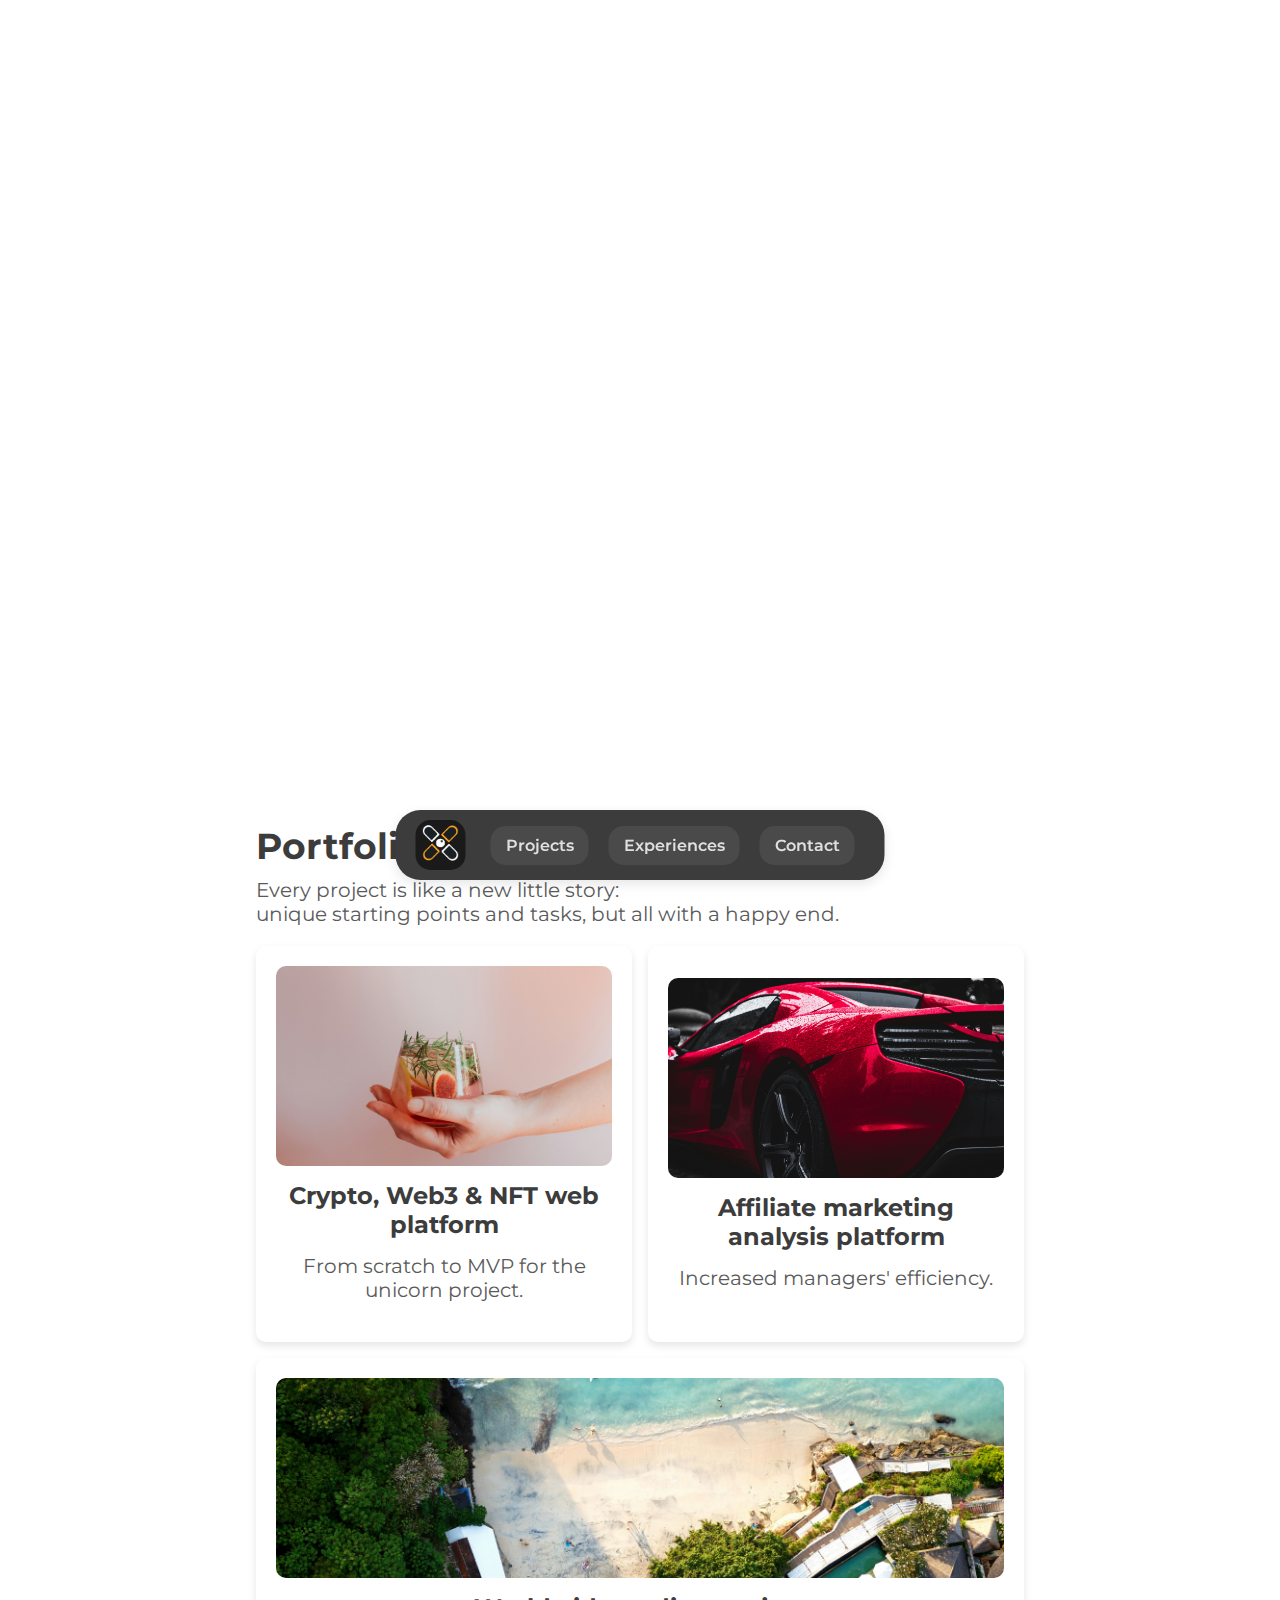
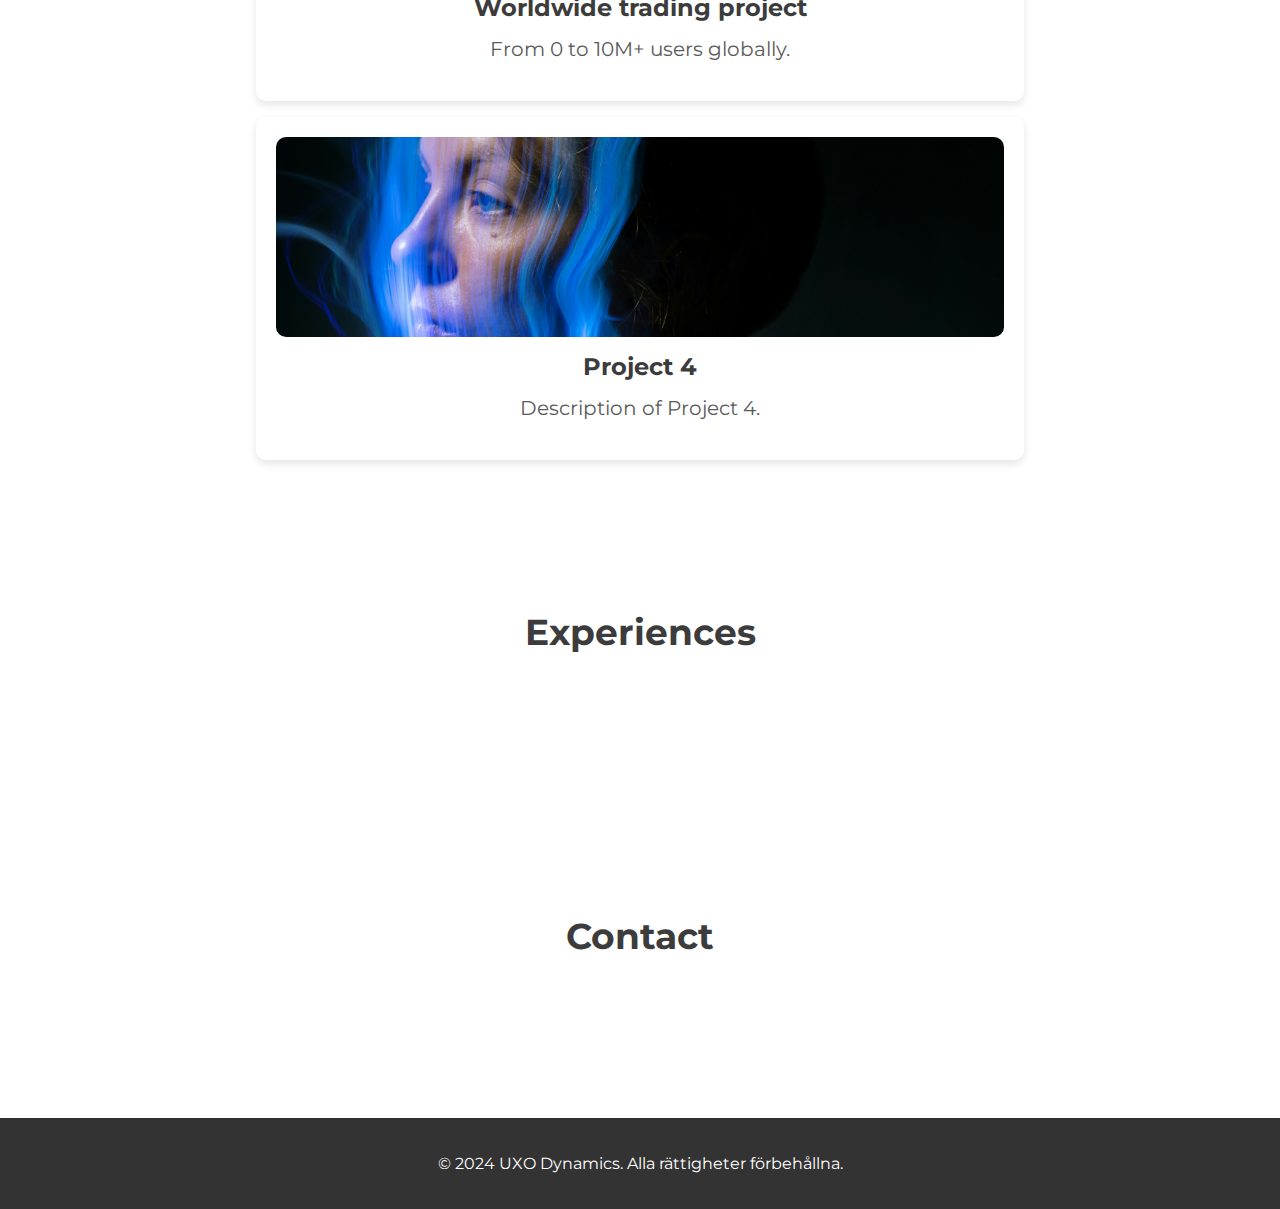
==== index.html @ adacb987 "Update index.html" ====
<!DOCTYPE html>
<html lang="sv">
<head>
    <meta charset="UTF-8">
    <meta name="viewport" content="width=device-width, initial-scale=1.0">
    <title>Anton Hansson | Digital Designer</title>
    <meta name="description" content="Anton Hansson - Digital Experience Manager. Skapar och förbättrar webplattformar.">
    <link href="https://fonts.googleapis.com/css2?family=Montserrat:wght@400;700&display=swap" rel="stylesheet">
    <link rel="stylesheet" href="styles.css">
    <link rel="icon" href="favicon.ico" type="image/x-icon">
    <script src="scripts.js" defer></script>
</head>
<body>
    <div class="preloader">
        <div class="loader"></div>
    </div>
    
    <section id="intro">
        <div class="intro-content fade-in-delay">
            <video class="intro-video" autoplay loop muted playsinline>
                <source src="test.mp4" type="video/mp4">
                Your browser does not support the video tag.
            </video>
            <div class="intro-text">
                <h1 class="fade-in">Hi, I'm Anton — Digital Experience Manager</h1>
                <p class="intro-subtext fade-in-delay">
                    I enjoy creating products from scratch and improving existing ones. In simple terms, I design 
                    <span class="changing-text">web platforms</span> 
                </p>
                <div class="intro-buttons fade-in-delay">
                    <button class="contact-button">Let's talk</button>
                    <div class="status-indicator">
                        <span class="dot"></span>
                        <span>Open for opportunities</span>
                    </div>
                </div>
            </div>
        </div>
        <div class="floating-elements fade-in-delay">
            <div class="floating-element" id="element1">Interfaces & Graphics</div>
            <div class="floating-element" id="element2">Analytics</div>
            <div class="floating-element" id="element3">User Experience</div>
        </div>
    </section>
    
    <section id="latest-projects">
        <div class="content">
            <h2>Portfolio projects</h2>
            <p>Every project is like a new little story:<br>unique starting points and tasks, but all with a happy end.</p>
            <div class="project-grid">
                <div class="project-box">
                    <img src="project1.jpg" alt="Project 1" class="project-image">
                    <h3>Crypto, Web3 & NFT web platform</h3>
                    <p>From scratch to MVP for the unicorn project.</p>
                </div>
                <div class="project-box">
                    <img src="project2.jpg" alt="Project 2" class="project-image">
                    <h3>Affiliate marketing analysis platform</h3>
                    <p>Increased managers' efficiency.</p>
                </div>
                <div class="project-box">
                    <img src="project3.jpg" alt="Project 3" class="project-image">
                    <h3>Worldwide trading project</h3>
                    <p>From 0 to 10M+ users globally.</p>
                </div>
                <div class="project-box">
                    <img src="project4.jpg" alt="Project 4" class="project-image">
                    <h3>Project 4</h3>
                    <p>Description of Project 4.</p>
                </div>
            </div>
        </div>
    </section>
    
    <section id="experiences">
        <div class="content">
            <h2>Experiences</h2>
            <!-- Add your experiences content here -->
        </div>
    </section>
    
    <section id="contact">
        <div class="content">
            <h2>Contact</h2>
            <!-- Add your contact content here -->
        </div>
    </section>
    
    <footer>
        <p>&copy; 2024 UXO Dynamics. Alla rättigheter förbehållna.</p>
    </footer>
    
    <nav id="floating-nav">
        <div class="nav-logo">
            <a href="#intro">
                <img src="logo.png" alt="UXO Dynamics Logo" class="nav-logo-img">
            </a>
        </div>
        <ul class="nav-links">
            <li><a href="#latest-projects" class="nav-item">Projects</a></li>
            <li><a href="#experiences" class="nav-item">Experiences</a></li>
            <li><a href="#contact" class="nav-item">Contact</a></li>
        </ul>
    </nav>

    <div class="hamburger">
        <span></span>
        <span></span>
        <span></span>
    </div>
</body>
</html>
---- styles.css ----
/* Basic styles */
body {
    font-family: 'Montserrat', sans-serif;
    margin: 0;
    padding: 0;
    box-sizing: border-box;
    background: #ffffff;
    color: #3c3c3c;
    overflow-x: hidden; /* Prevent horizontal scrolling */
}

a {
    color: #3c3c3c;
    text-decoration: none;
}

h1, h2, h3 {
    margin: 0 0 10px;
    color: #3c3c3c;
}

ul {
    list-style: none;
    padding: 0;
}

/* Preloader styles */
.preloader {
    position: fixed;
    top: 0;
    left: 0;
    width: 100%;
    height: 100%;
    background: #fff;
    display: flex;
    justify-content: center;
    align-items: center;
    z-index: 10000;
    transition: opacity 0.5s, visibility 0.5s;
}

.loader {
    border: 4px solid rgba(0, 0, 0, 0.1);
    border-radius: 50%;
    border-top: 4px solid #0070c9;
    width: 40px;
    height: 40px;
    animation: spin 1s linear infinite;
}

@keyframes spin {
    0% { transform: rotate(0deg); }
    100% { transform: rotate(360deg); }
}

/* Animation styles */
.fade-in {
    opacity: 0;
    animation: fadeIn 1s ease-in-out forwards;
}

.fade-in-delay {
    opacity: 0;
    animation: fadeIn 1s ease-in-out forwards;
    animation-delay: 1s;
}

@keyframes fadeIn {
    to {
        opacity: 1;
    }
}

/* Floating Navigation styles */
#floating-nav {
    position: fixed;
    bottom: 20px;
    left: 50%;
    transform: translateX(-50%);
    background: #3c3c3c;
    padding: 10px 20px;
    border-radius: 25px;
    box-shadow: 0 4px 12px rgba(0, 0, 0, 0.1);
    display: flex;
    align-items: center;
    justify-content: space-between;
    z-index: 1000;
}

#floating-nav .nav-logo {
    background: #1a1a1a;
    padding: 5px;
    border-radius: 15px;
    display: flex;
    align-items: center;
    justify-content: center;
    margin-right: 15px;
    height: 40px;
    width: 40px;
}

#floating-nav .nav-logo-img {
    max-height: 100%;
    max-width: 100%;
}

#floating-nav .nav-links {
    display: flex;
    margin: 0;
}

#floating-nav .nav-links li {
    margin: 0 10px;
}

#floating-nav .nav-links li a {
    font-size: 16px;
    color: #e0e0e0;
    font-weight: 600;
    padding: 10px 15px;
    border-radius: 15px;
    background: #4a4a4a;
    transition: background 0.3s, color 0.3s;
}

#floating-nav .nav-links li a:hover {
    background: #5c5c5c;
    color: white;
}

/* Intro section styles */
#intro {
    text-align: left;
    display: flex;
    justify-content: flex-start;
    padding: 100px 20%;
}

.intro-content {
    text-align: left;
    max-width: 800px;
}

.intro-video {
    width: 200px; /* Updated width */
    height: 200px; /* Updated height */
    border-radius: 50%;
    margin-bottom: 40px;
    display: block;
    margin-right: 20px;
    box-shadow: 0 10px 20px rgba(0, 0, 0, 0.15), 0 6px 6px rgba(0, 0, 0, 0.10);
    object-fit: cover;
}

.intro-text h1 {
    font-size: 36px;
    margin-bottom: 10px;
    font-weight: 700;
    color: #333;
}

.intro-subtext {
    font-size: 32px;
    font-weight: 700;
    margin-bottom: 20px;
    color: #333;
}

.changing-text {
    font-size: 32px;
    font-weight: 700;
    color: #0070c9;
    display: inline-block;
    vertical-align: baseline;
    opacity: 1;
    transition: opacity 1s ease;
    position: relative;
    top: 0;
}

.intro-buttons {
    display: flex;
    align-items: center;
    justify-content: flex-start;
    gap: 10px;
}

.contact-button {
    padding: 10px 20px;
    background: #0070c9;
    color: white;
    border: none;
    border-radius: 5px;
    font-size: 16px;
    cursor: pointer;
    transition: background 0.3s;
}

.contact-button:hover {
    background: #005bb5;
}

.status-indicator {
    display: flex;
    align-items: center;
    font-size: 16px;
    color: #3c3c3c;
    padding: 5px 10px;
}

.status-indicator .dot {
    height: 10px;
    width: 10px;
    background-color: #00ff00;
    border-radius: 50%;
    display: inline-block;
    margin-right: 5px;
    animation: glow 1.5s infinite alternate;
}

@keyframes glow {
    from {
        box-shadow: 0 0 5px #00ff00;
    }
    to {
        box-shadow: 0 0 20px #00ff00;
    }
}

/* Project Section */
#latest-projects {
    padding: 50px 20%;
    text-align: left;
}

#latest-projects .content {
    width: 100%;
}

#latest-projects h2 {
    font-size: 36px;
    font-weight: 700;
    color: #3c3c3c;
    margin-bottom: 10px;
    padding-bottom: 0;
    text-align: left;
}

#latest-projects p {
    font-size: 20px;
    color: #5a5a5a;
    margin-top: 5px;
    margin-bottom: 20px;
}

.project-grid {
    display: grid;
    grid-template-columns: repeat(2, 1fr);
    gap: 16px;
    grid-template-rows: auto;
}

.project-box {
    background: #fff;
    color: #333;
    padding: 20px;
    border-radius: 10px;
    box-shadow: 0 4px 8px rgba(0, 0, 0, 0.1);
    transition: transform 0.3s ease, box-shadow 0.3s ease;
    display: flex;
    flex-direction: column;
    align-items: center; /* Center content horizontally */
    justify-content: center; /* Center content vertically */
    text-align: center; /* Center text */
}

.project-box:hover {
    transform: translateY(-5px);
    box-shadow: 0 8px 16px rgba(0, 0, 0, 0.2);
}

.project-image {
    width: 100%; /* Ensure images take full width of the container */
    height: auto; /* Maintain aspect ratio */
    border-radius: 10px;
    margin-bottom: 15px;
    object-fit: cover; /* Ensure the image covers the box */
    max-height: 200px; /* Optional: set a maximum height for the images */
}

.project-box h3 {
    font-size: 24px;
    margin-bottom: 10px;
}

.project-box p {
    font-size: 16px;
}

/* Ensure project 3 and 4 span two columns on desktop */
@media (min-width: 769px) {
    .project-grid .project-box:nth-child(3), 
    .project-grid .project-box:nth-child(4) {
        grid-column: span 2;
    }
}

/* Ensure projects stack on mobile */
@media (max-width: 768px) {
    .project-grid {
        grid-template-columns: 1fr;
    }

    .project-grid .project-box {
        grid-column: span 1;
    }

    .floating-elements {
        display: none;
    }
}

/* Floating elements */
.floating-elements {
    position: relative;
    width: 100%;
    height: 200px;
}

.floating-element {
    position: absolute;
    background: #ffffff;
    padding: 10px 20px;
    border-radius: 20px;
    box-shadow: 0 4px 12px rgba(0, 0, 0, 0.1);
    font-size: 14px;
    color: #333;
    transition: transform 0.3s ease, box-shadow 0.3s ease;
    opacity: 0;
}

#element1 {
    top: 10%;
    right: 5%;
    background: #0070c9;
    color: white;
    animation: flyIn 1s ease forwards;
    animation-delay: 1.2s;
}

#element2 {
    top: 30%;
    right: 2%;
    background: #ff6f61;
    color: white;
    animation: flyIn 1s ease forwards;
    animation-delay: 1.4s;
}

#element3 {
    top: 60%;
    right: 8%;
    background: #6a1b9a;
    color: white;
    animation: flyIn 1s ease forwards;
    animation-delay: 1.6s;
}

@keyframes flyIn {
    from {
        transform: translateX(100%);
        opacity: 0;
    }
    to {
        transform: translateX(0);
        opacity: 1;
    }
}

.floating-element:hover {
    transform: translateY(-5px);
    box-shadow: 0 8px 16px rgba(0, 0, 0, 0.2);
}

@keyframes float {
    0%, 100% { transform: translateY(0); }
    50% { transform: translateY(-10px); }
}

/* Hero section styles */
#hero {
    background: url('hero-image.jpg') no-repeat center center/cover;
    height: 100vh;
    display: flex;
    justify-content: center;
    align-items: center;
    text-align: center;
    color: white;
    padding: 0 20px;
    position: relative;
    overflow: hidden; /* Prevent horizontal scrolling */
}

.hero-content {
    max-width: 800px;
}

#hero h1 {
    font-size: 64px;
    margin-bottom: 20px;
    font-weight: 700;
    color: #3c3c3c;
}

#hero p {
    font-size: 24px;
    margin-bottom: 30px;
    color: #3c3c3c;
}

.btn {
    display: inline-block;
    padding: 15px 30px;
    background: #0070c9;
    color: white;
    border-radius: 8px;
    transition: background 0.3s ease;
    font-size: 18px;
}

.btn:hover {
    background: #005bb5;
}

/* Section styles */
section {
    padding: 100px 80px;
}

h2 {
    text-align: center;
    margin-bottom: 60px;
    font-size: 36px;
    font-weight: 700;
    color: #3c3c3c;
}

.service-container {
    display: flex;
    justify-content: space-around;
    flex-wrap: wrap;
}

.service {
    background: white;
    padding: 20px;
    margin: 20px;
    flex: 1;
    min-width: 300px;
    box-shadow: 0 4px 8px rgba(0, 0, 0, 0.1);
    border-radius: 10px;
    text-align: center;
    transition: transform 0.3s ease, box-shadow 0.3s ease;
}

.service img {
    max-width: 100%;
    border-radius: 10px;
    margin-bottom: 20px;
}

.service:hover {
    transform: translateY(-5px);
    box-shadow: 0 8px 16px rgba(0, 0, 0, 0.2);
}

.skills-list {
    display: flex;
    justify-content: center;
    flex-wrap: wrap;
}

.skills-list li {
    background: white;
    padding: 10px 20px;
    margin: 10px;
    border-radius: 5px;
    box-shadow: 0 4px 8px rgba(0, 0, 0, 0.1);
    transition: transform 0.3s ease, box-shadow 0.3s ease;
    color: #3c3c3c;
}

.skills-list li:hover {
    transform: translateY(-5px);
    box-shadow: 0 8px 16px rgba(0, 0, 0, 0.2);
}

/* Contact section styles */
#kontakt {
    text-align: center;
}

#kontakt a {
    color: #0070c9;
    font-weight: bold;
}

/* Footer styles */
footer {
    background: #333333;
    color: white;
    text-align: center;
    padding: 20px 0;
}

/* Media Queries for Responsive Design */
@media (max-width: 768px) {
    .project-grid {
        grid-template-columns: 1fr;
    }

    .project-grid .project-box {
        grid-column: span 1;
    }

    .floating-elements {
        display: none;
    }
}
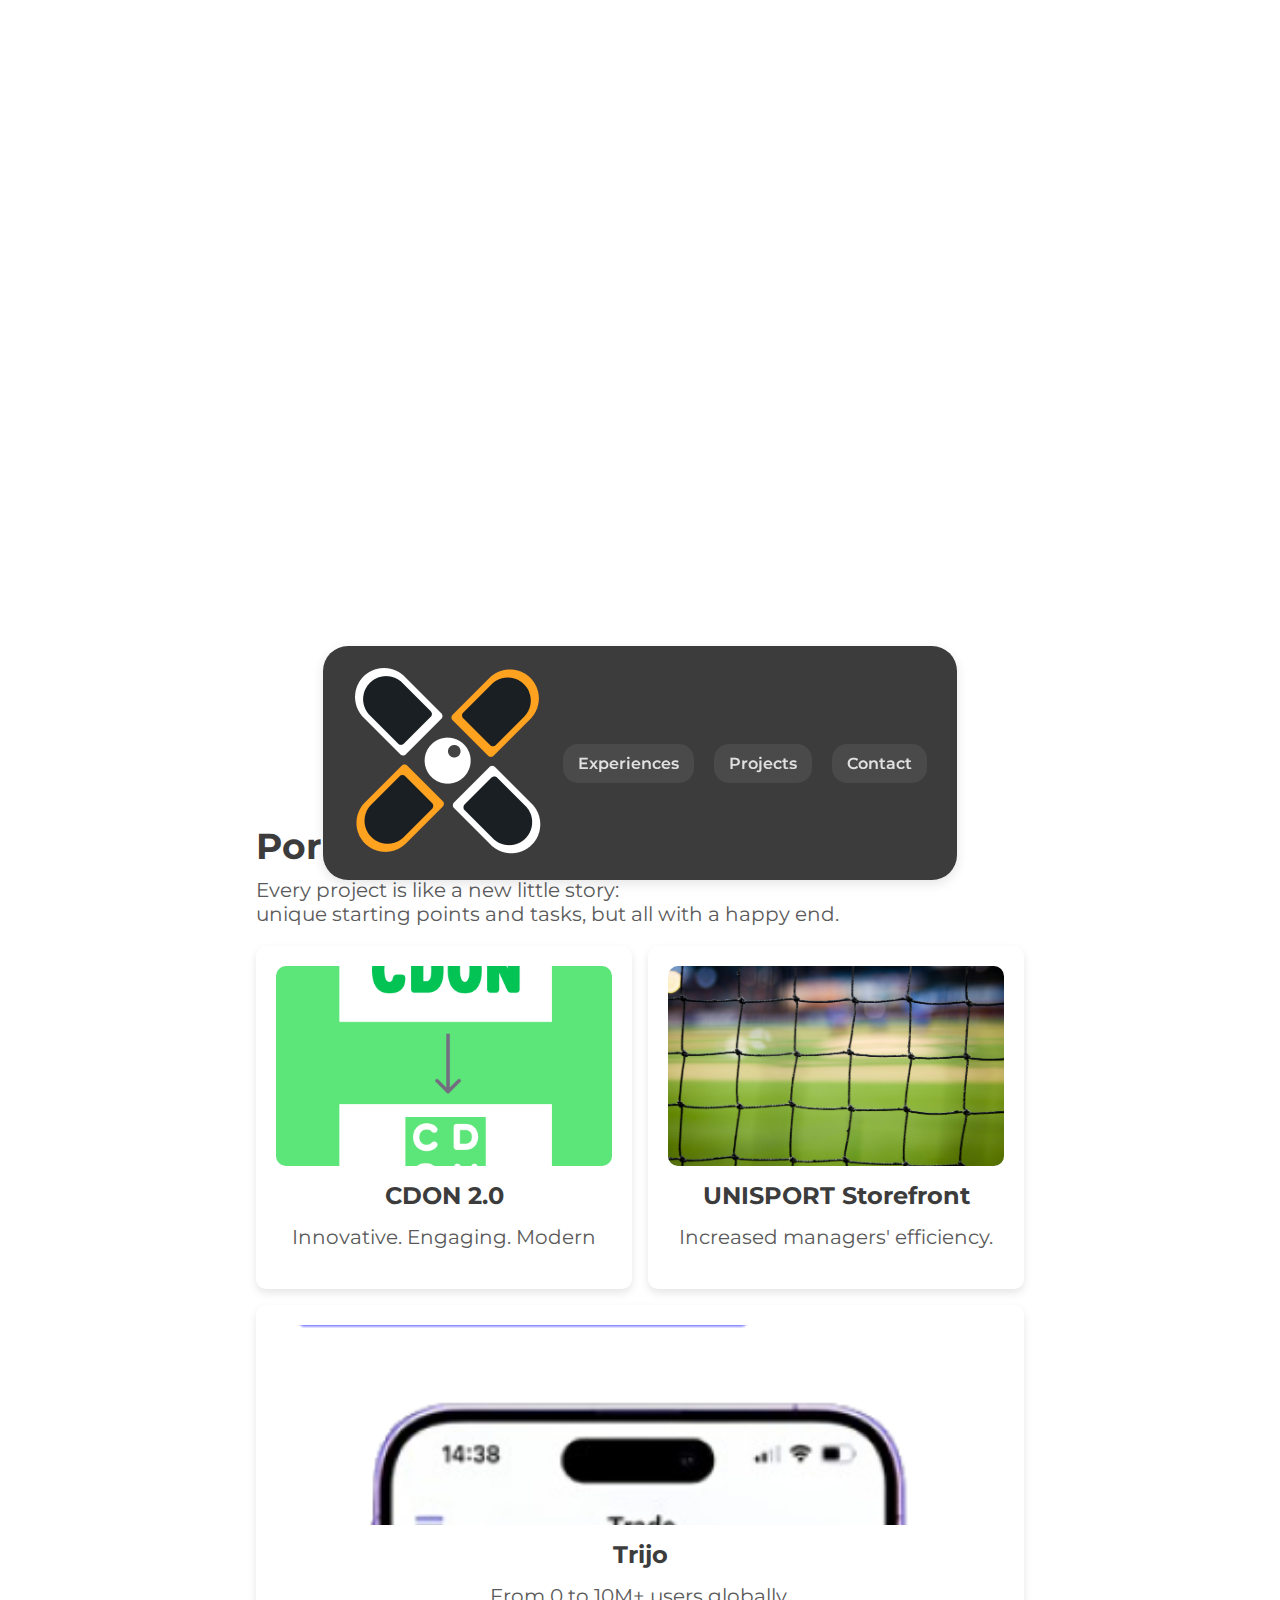
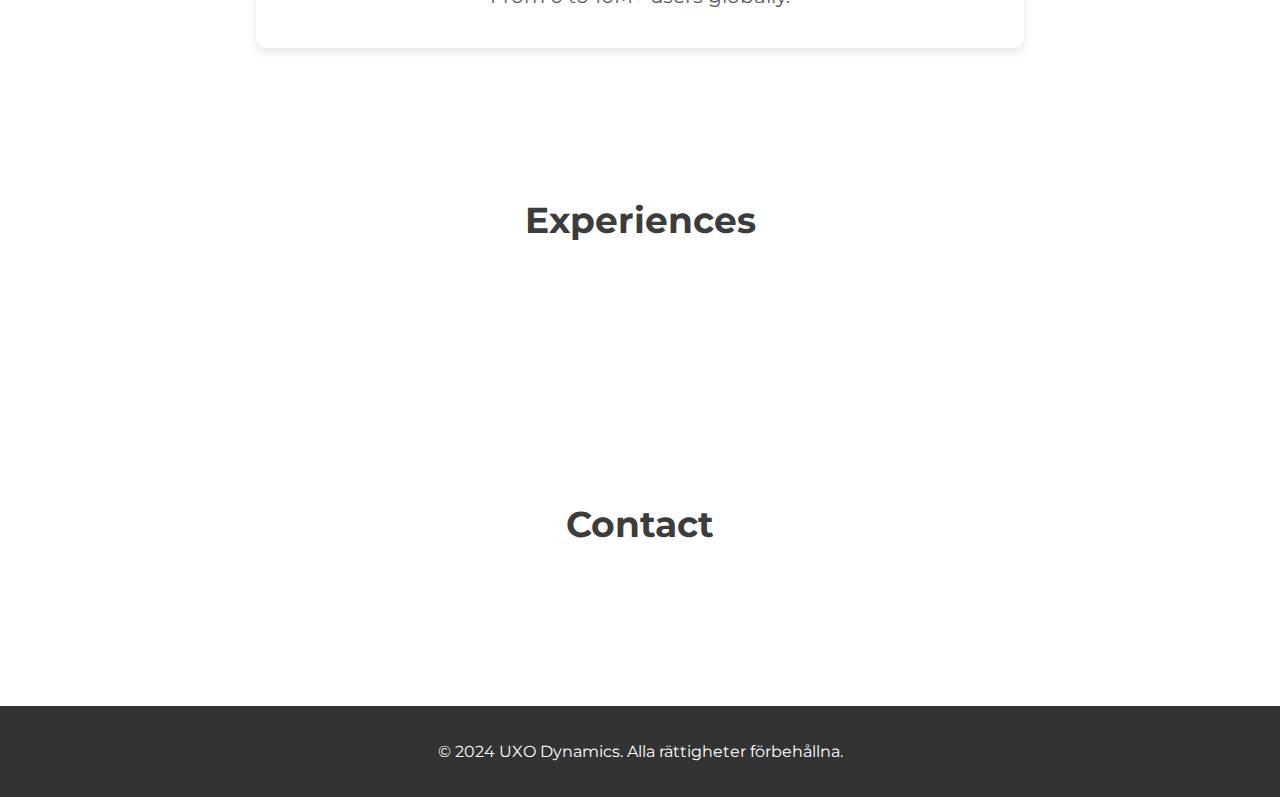
==== commit 04da7c34: "Update index.html" ====
--- a/index.html
+++ b/index.html
@@ -24,8 +24,8 @@
             <div class="intro-text">
                 <h1 class="fade-in">Hi, I'm Anton — Digital Experience Manager</h1>
                 <p class="intro-subtext fade-in-delay">
-                    I enjoy creating products from scratch and improving existing ones. In simple terms, I design 
-                    <span class="changing-text">web platforms</span> 
+                    I enjoy creating products from scratch and improving existing ones. In simple terms <br> I design 
+                   <span class="changing-text">web platforms</span> 
                 </p>
                 <div class="intro-buttons fade-in-delay">
                     <button class="contact-button">Let's talk</button>
@@ -49,25 +49,24 @@
             <p>Every project is like a new little story:<br>unique starting points and tasks, but all with a happy end.</p>
             <div class="project-grid">
                 <div class="project-box">
-                    <img src="project1.jpg" alt="Project 1" class="project-image">
-                    <h3>Crypto, Web3 & NFT web platform</h3>
-                    <p>From scratch to MVP for the unicorn project.</p>
+                    <div class="glare"></div>
+                    <img src="cdon.png" alt="Project 1" class="project-image">
+                    <h3>CDON 2.0 </h3>
+                    <p>Innovative. Engaging. Modern </p>
                 </div>
                 <div class="project-box">
-                    <img src="project2.jpg" alt="Project 2" class="project-image">
-                    <h3>Affiliate marketing analysis platform</h3>
+                    <div class="glare"></div>
+                    <img src="unisport.jpg" alt="Project 2" class="project-image">
+                    <h3>UNISPORT Storefront</h3>
                     <p>Increased managers' efficiency.</p>
                 </div>
                 <div class="project-box">
-                    <img src="project3.jpg" alt="Project 3" class="project-image">
-                    <h3>Worldwide trading project</h3>
+                    <div class="glare"></div>
+                    <img src="trijo.png" alt="Project 3" class="project-image">
+                    <h3>Trijo</h3>
                     <p>From 0 to 10M+ users globally.</p>
                 </div>
-                <div class="project-box">
-                    <img src="project4.jpg" alt="Project 4" class="project-image">
-                    <h3>Project 4</h3>
-                    <p>Description of Project 4.</p>
-                </div>
+                
             </div>
         </div>
     </section>
@@ -91,14 +90,12 @@
     </footer>
     
     <nav id="floating-nav">
-        <div class="nav-logo">
-            <a href="#intro">
-                <img src="logo.png" alt="UXO Dynamics Logo" class="nav-logo-img">
-            </a>
+        <div class="circle-button">
+            <img src="logo.png" alt="UXO Dynamics Logo" class="nav-logo-img">
         </div>
         <ul class="nav-links">
+            <li><a href="#experiences" class="nav-item">Experiences</a></li>
             <li><a href="#latest-projects" class="nav-item">Projects</a></li>
-            <li><a href="#experiences" class="nav-item">Experiences</a></li>
             <li><a href="#contact" class="nav-item">Contact</a></li>
         </ul>
     </nav>
--- a/styles.css
+++ b/styles.css
@@ -138,12 +138,12 @@
 
 .intro-content {
     text-align: left;
-    max-width: 800px;
+    max-width: 1450px; /* Increased width */
 }
 
 .intro-video {
-    width: 200px; /* Updated width */
-    height: 200px; /* Updated height */
+    width: 200px;
+    height: 200px;
     border-radius: 50%;
     margin-bottom: 40px;
     display: block;
@@ -161,14 +161,14 @@
 
 .intro-subtext {
     font-size: 32px;
-    font-weight: 700;
+    font-weight: 400; /* Changed to regular */
     margin-bottom: 20px;
-    color: #333;
+    color: #737373; /* Changed color */
 }
 
 .changing-text {
     font-size: 32px;
-    font-weight: 700;
+    font-weight: 400; /* Changed to regular */
     color: #0070c9;
     display: inline-block;
     vertical-align: baseline;
@@ -313,6 +313,10 @@
 
     .project-grid .project-box {
         grid-column: span 1;
+    }
+
+    #intro, #latest-projects, #hero {
+        padding: 50px 16px; /* 16px padding on mobile */
     }
 
     .floating-elements {
@@ -523,6 +527,10 @@
         grid-column: span 1;
     }
 
+    #intro, #latest-projects, #hero {
+        padding: 50px 16px; /* 16px padding on mobile */
+    }
+
     .floating-elements {
         display: none;
     }
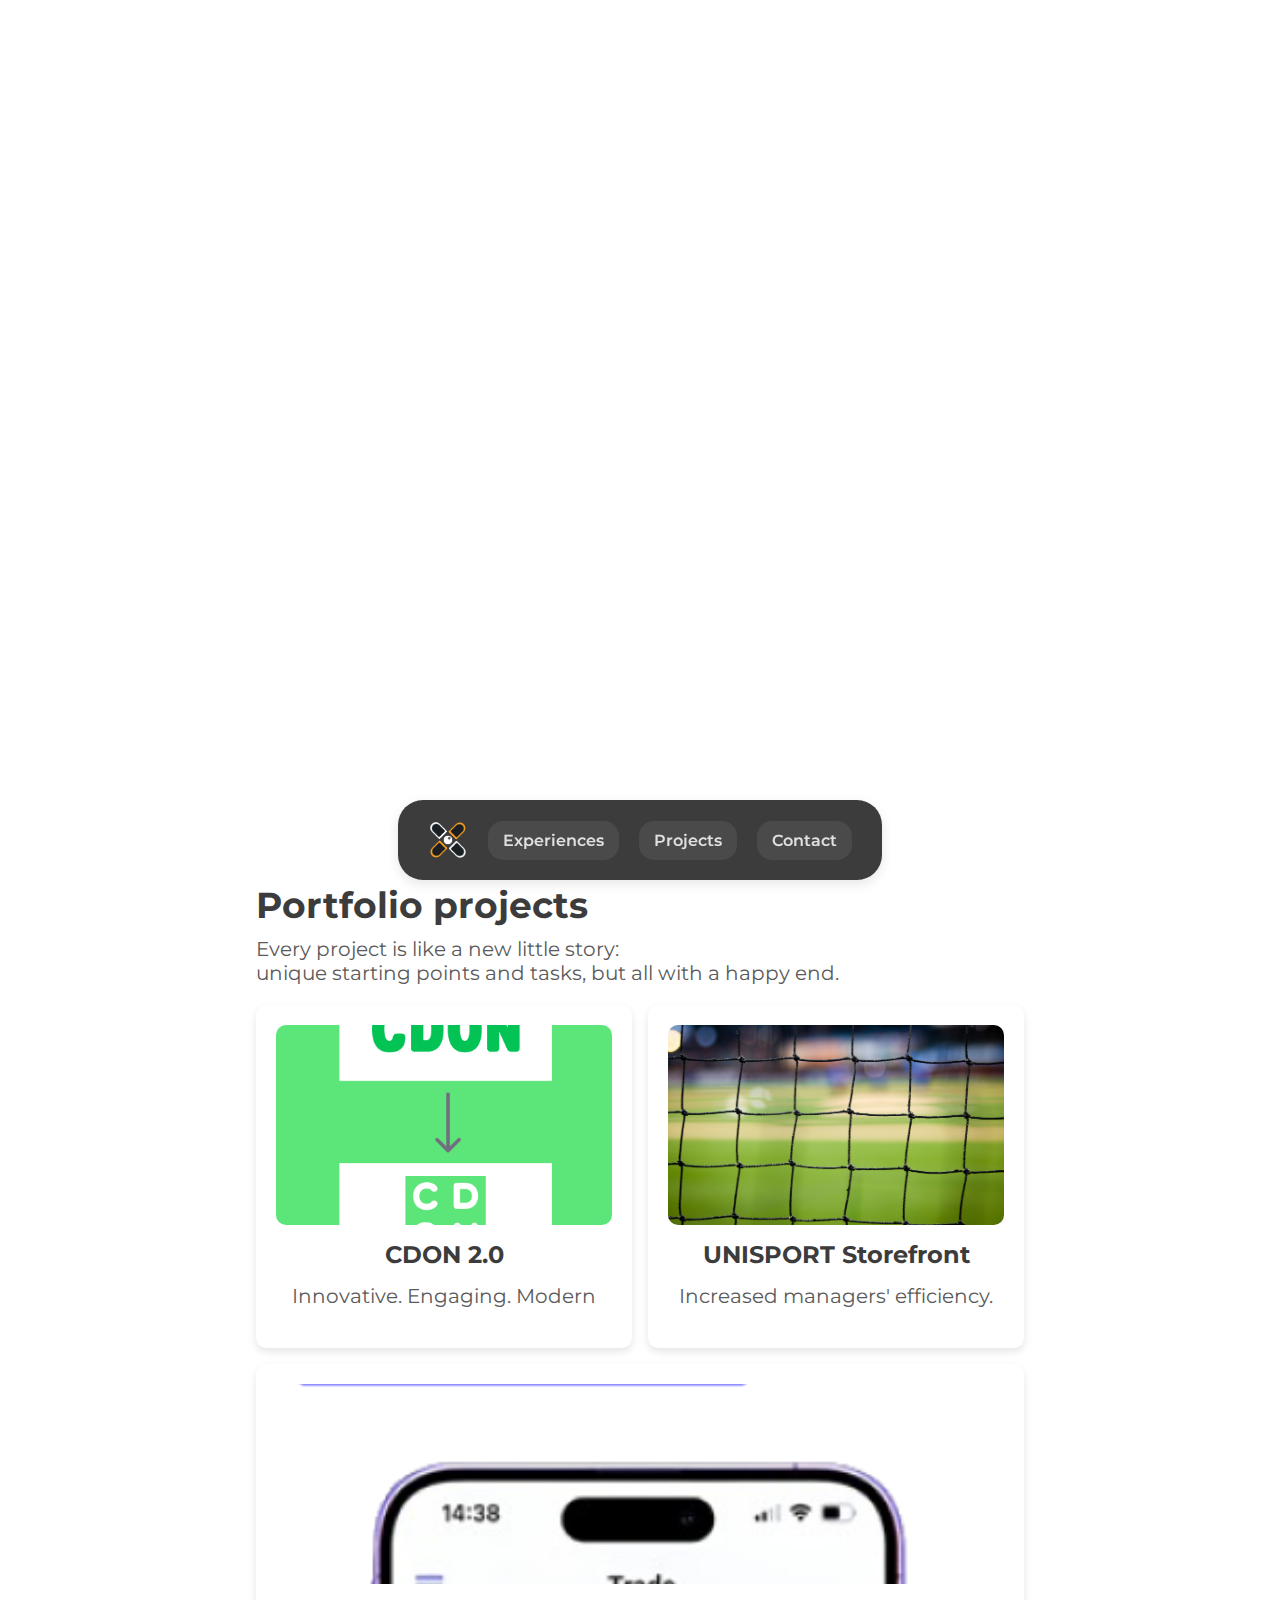
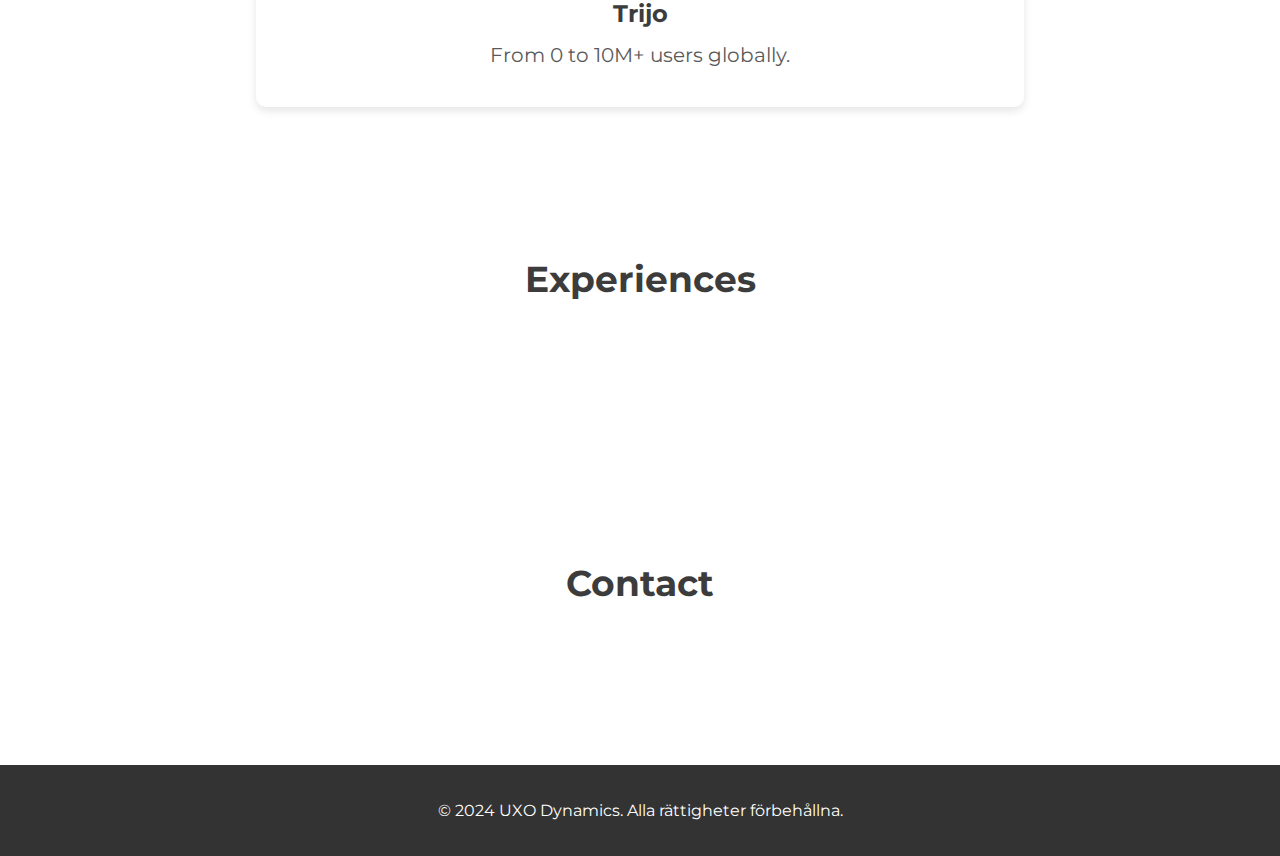
==== commit 50c3b915: "Update index.html" ====
--- a/index.html
+++ b/index.html
@@ -21,6 +21,7 @@
                 <source src="test.mp4" type="video/mp4">
                 Your browser does not support the video tag.
             </video>
+<h1 class="fade-in" style="font-size: 40px;">👋</h1>
             <div class="intro-text">
                 <h1 class="fade-in">Hi, I'm Anton — Digital Experience Manager</h1>
                 <p class="intro-subtext fade-in-delay">
--- a/styles.css
+++ b/styles.css
@@ -87,26 +87,28 @@
     z-index: 1000;
 }
 
-#floating-nav .nav-logo {
-    background: #1a1a1a;
-    padding: 5px;
-    border-radius: 15px;
+.circle-button {
+    display: none; /* Hidden by default, shown on mobile */
+    width: 60px;
+    height: 60px;
+    background: #3c3c3c;
+    border-radius: 50%;
     display: flex;
     align-items: center;
     justify-content: center;
-    margin-right: 15px;
+    cursor: pointer;
+    z-index: 1001;
+}
+
+.circle-button img {
+    width: 40px;
     height: 40px;
-    width: 40px;
-}
-
-#floating-nav .nav-logo-img {
-    max-height: 100%;
-    max-width: 100%;
 }
 
 #floating-nav .nav-links {
     display: flex;
-    margin: 0;
+    align-items: center;
+    justify-content: space-between;
 }
 
 #floating-nav .nav-links li {
@@ -126,6 +128,46 @@
 #floating-nav .nav-links li a:hover {
     background: #5c5c5c;
     color: white;
+}
+
+/* Mobile Styles */
+@media (max-width: 768px) {
+    #floating-nav {
+        background: none;
+        padding: 0;
+        box-shadow: none;
+        justify-content: center;
+    }
+
+    .circle-button {
+        display: flex;
+    }
+
+    #floating-nav .nav-links {
+        position: absolute;
+        display: flex;
+        flex-direction: column;
+        align-items: center;
+        justify-content: center;
+        opacity: 0;
+        visibility: hidden;
+        transition: opacity 0.3s, visibility 0.3s;
+    }
+
+    #floating-nav .nav-links.active {
+        opacity: 1;
+        visibility: visible;
+    }
+
+    #floating-nav .nav-links li {
+        margin: 10px 0;
+        transform: scale(0);
+        transition: transform 0.3s;
+    }
+
+    #floating-nav .nav-links li.active {
+        transform: scale(1);
+    }
 }
 
 /* Intro section styles */
@@ -168,7 +210,7 @@
 
 .changing-text {
     font-size: 32px;
-    font-weight: 400; /* Changed to regular */
+    font-weight: 600; /* Changed to regular */
     color: #0070c9;
     display: inline-block;
     vertical-align: baseline;
@@ -176,6 +218,11 @@
     transition: opacity 1s ease;
     position: relative;
     top: 0;
+    background: linear-gradient(90deg, rgba(255,94,0,1) 0%, rgba(255,153,0,1) 50%, rgba(255,209,0,1) 100%);
+    -webkit-background-clip: text;
+    -webkit-text-fill-color: transparent;
+    background-clip: text;
+    text-fill-color: transparent;
 }
 
 .intro-buttons {
@@ -261,6 +308,7 @@
 }
 
 .project-box {
+    position: relative; /* Ensure the glare overlay is positioned correctly */
     background: #fff;
     color: #333;
     padding: 20px;
@@ -272,6 +320,7 @@
     align-items: center; /* Center content horizontally */
     justify-content: center; /* Center content vertically */
     text-align: center; /* Center text */
+    overflow: hidden; /* Ensure the glare effect stays within the box */
 }
 
 .project-box:hover {
@@ -519,19 +568,76 @@
 
 /* Media Queries for Responsive Design */
 @media (max-width: 768px) {
-    .project-grid {
-        grid-template-columns: 1fr;
-    }
-
-    .project-grid .project-box {
-        grid-column: span 1;
-    }
-
-    #intro, #latest-projects, #hero {
-        padding: 50px 16px; /* 16px padding on mobile */
-    }
-
-    .floating-elements {
+    #floating-nav {
+        background: none;
+        padding: 0;
+        box-shadow: none;
+        justify-content: center;
+    }
+
+    .circle-button {
+        display: flex;
+    }
+
+    #floating-nav .nav-links {
+        position: absolute;
+        display: flex;
+        flex-direction: column;
+        align-items: center;
+        justify-content: center;
+        opacity: 0;
+        visibility: hidden;
+        transition: opacity 0.3s, visibility 0.3s;
+        transform: translateY(-20px); /* Adjust this value to place items above the circle button */
+
+    }
+
+    #floating-nav .nav-links.active {
+        opacity: 1;
+        visibility: visible;
+    }
+
+    #floating-nav .nav-links li {
+        position: absolute;
+        transform: scale(0);
+        transition: transform 0.3s, top 0.3s, left 0.3s;
+    }
+    
+     #floating-nav .nav-links li:nth-child(1) {
+        top: -80px; /* Adjust this value to place the item above the circle button */
+        left: -65px;
+    }
+
+    #floating-nav .nav-links li:nth-child(2) {
+        top: -40px; /* Adjust this value to place the item to the left of the circle button */
+        left: 20px;
+    }
+
+    #floating-nav .nav-links li:nth-child(3) {
+        top: -40px; /* Adjust this value to place the item to the right of the circle button */
+        right: 20px;
+    }
+
+    #floating-nav .nav-links li.active {
+        transform: scale(1);
+    }
+    
+    #floating-nav .nav-links li a {
+        font-size: 16px;
+        color: #e0e0e0;
+        font-weight: 600;
+        padding: 10px 15px;
+        border-radius: 15px;
+        background: #4a4a4a;
+        transition: background 0.3s, color 0.3s;
+    }
+
+    #floating-nav .nav-links li a:hover {
+        background: #5c5c5c;
+        color: white;
+    }
+
+    .nav-logo {
         display: none;
     }
 }
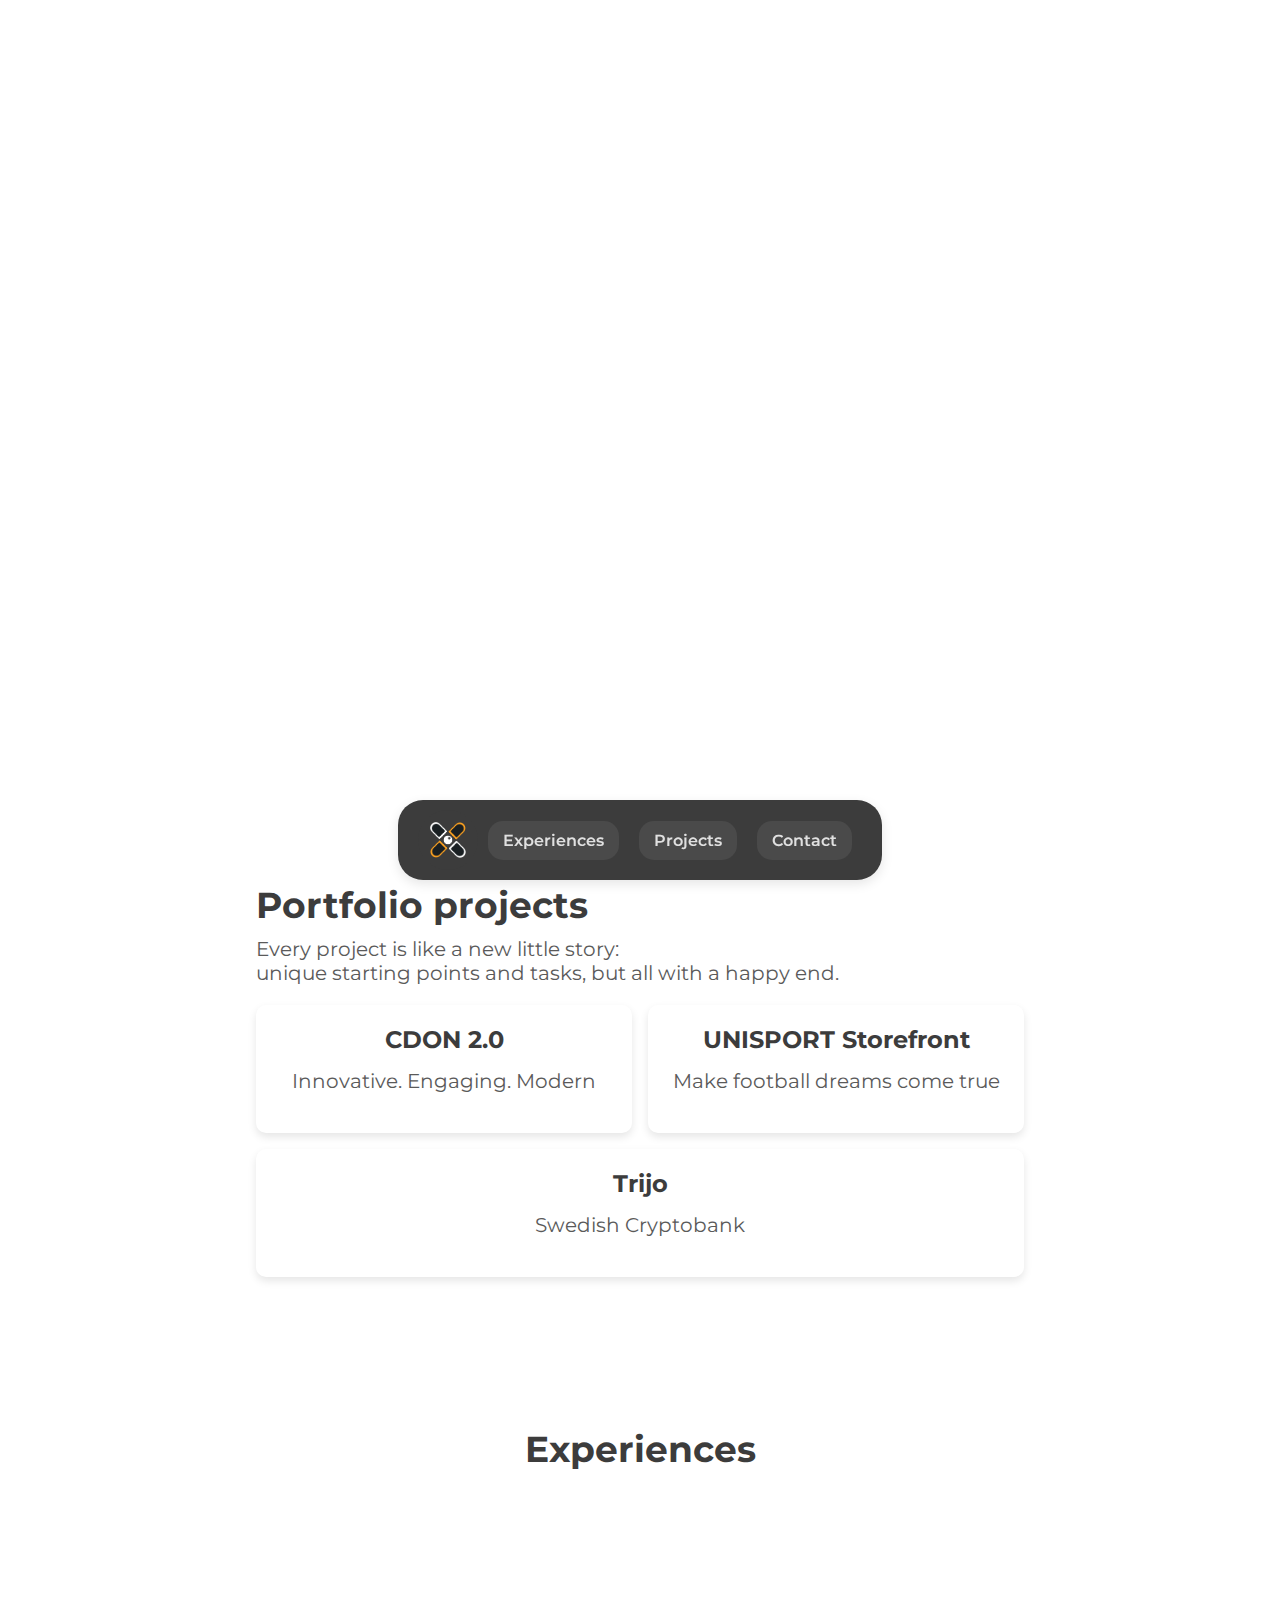
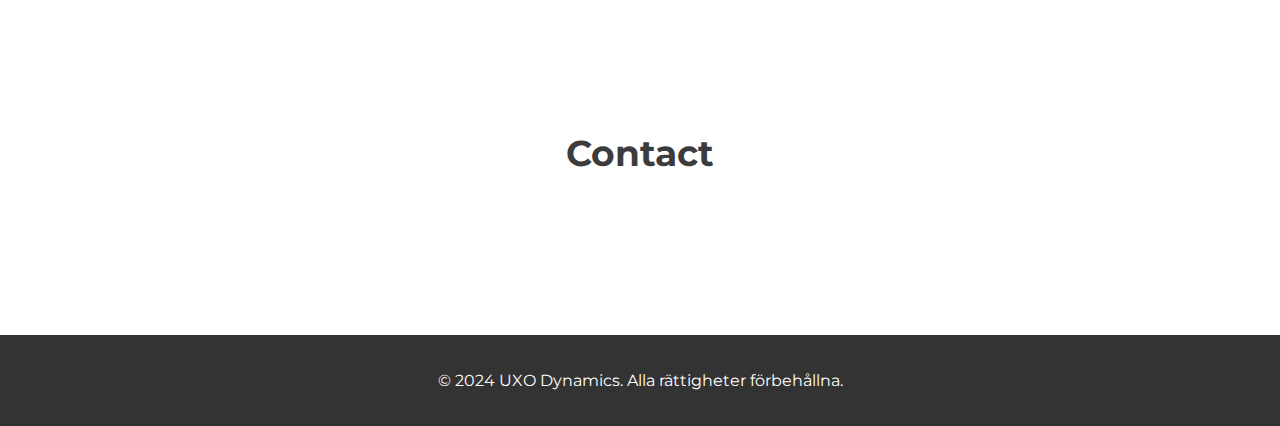
==== commit c499db99: "Update index.html" ====
--- a/index.html
+++ b/index.html
@@ -49,25 +49,21 @@
             <h2>Portfolio projects</h2>
             <p>Every project is like a new little story:<br>unique starting points and tasks, but all with a happy end.</p>
             <div class="project-grid">
-                <div class="project-box">
+                <div class="project-box project-color1 text-color-black">
                     <div class="glare"></div>
-                    <img src="cdon.png" alt="Project 1" class="project-image">
                     <h3>CDON 2.0 </h3>
                     <p>Innovative. Engaging. Modern </p>
                 </div>
-                <div class="project-box">
+                <div class="project-box project-color2 text-color-white">
                     <div class="glare"></div>
-                    <img src="unisport.jpg" alt="Project 2" class="project-image">
                     <h3>UNISPORT Storefront</h3>
-                    <p>Increased managers' efficiency.</p>
+                    <p>Make football dreams come true</p>
                 </div>
-                <div class="project-box">
+                <div class="project-box project-color3 text-color-yellow">
                     <div class="glare"></div>
-                    <img src="trijo.png" alt="Project 3" class="project-image">
                     <h3>Trijo</h3>
-                    <p>From 0 to 10M+ users globally.</p>
+                    <p>Swedish Cryptobank</p>
                 </div>
-                
             </div>
         </div>
     </section>
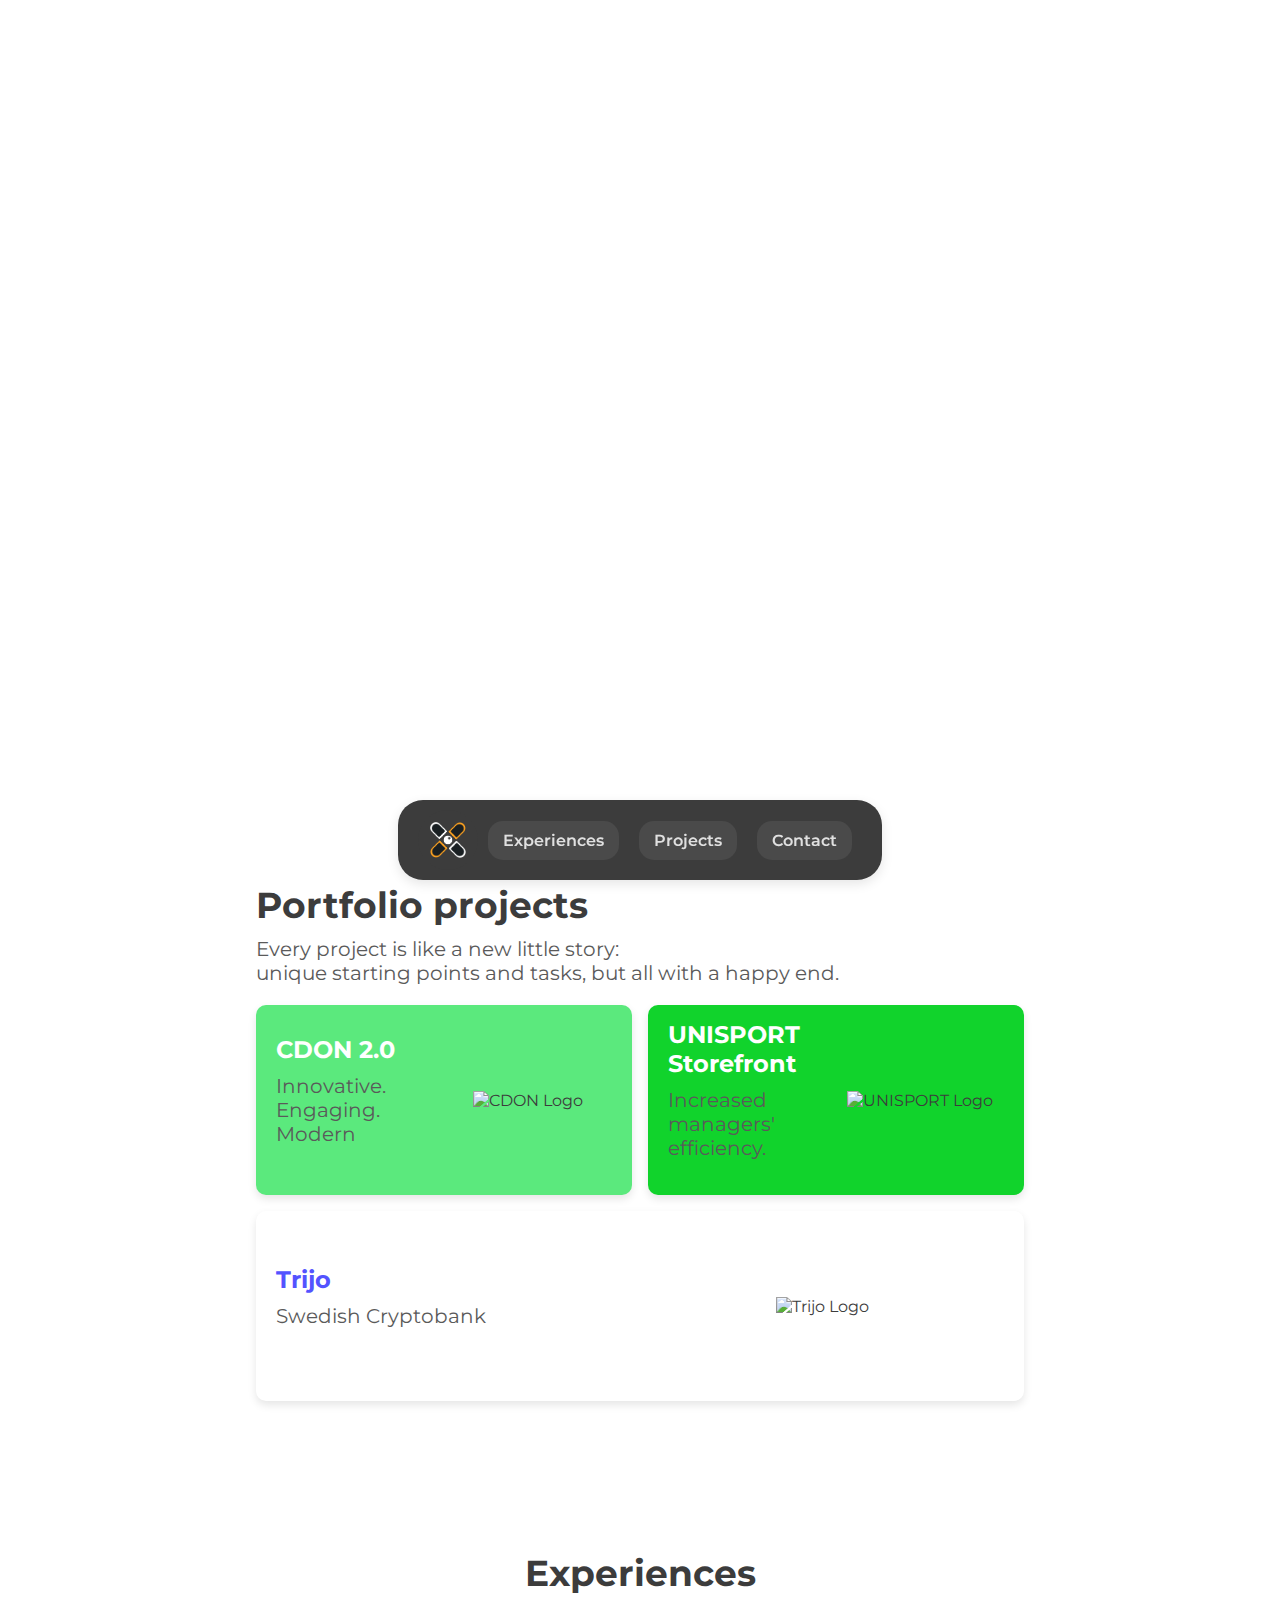
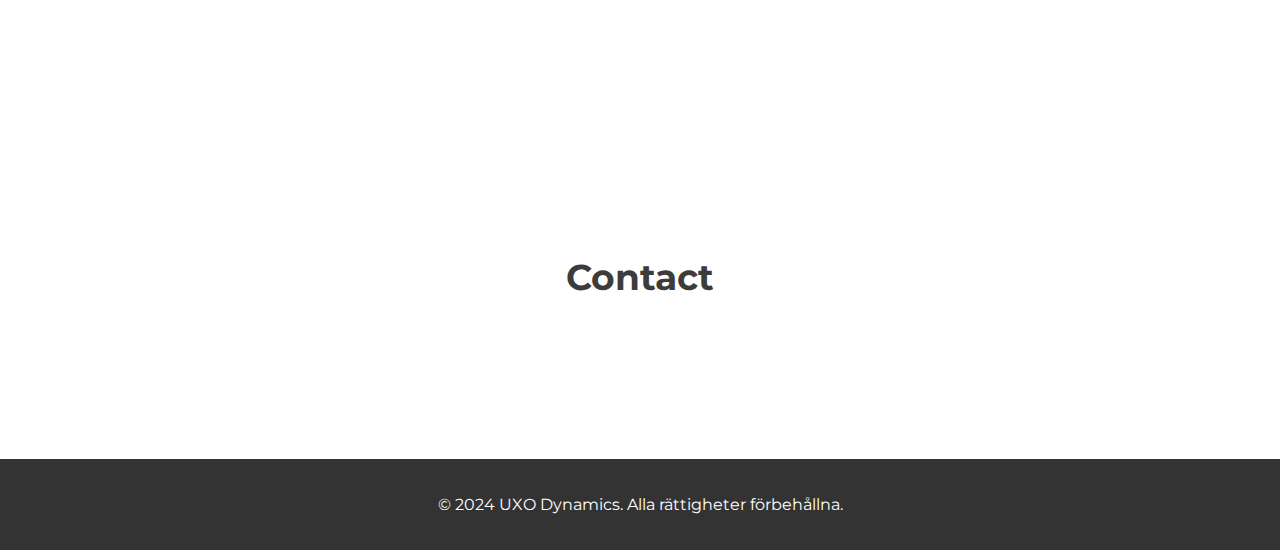
==== commit 113125ed: "Update index.html" ====
--- a/index.html
+++ b/index.html
@@ -50,19 +50,37 @@
             <p>Every project is like a new little story:<br>unique starting points and tasks, but all with a happy end.</p>
             <div class="project-grid">
                 <div class="project-box project-color1 text-color-black">
-                    <div class="glare"></div>
-                    <h3>CDON 2.0 </h3>
-                    <p>Innovative. Engaging. Modern </p>
+                    <div class="project-content">
+                        <div class="project-text">
+                            <h3>CDON 2.0 </h3>
+                            <p>Innovative. Engaging. Modern </p>
+                        </div>
+                        <div class="project-logo">
+                            <img src="cdonlogo.png" alt="CDON Logo">
+                        </div>
+                    </div>
                 </div>
                 <div class="project-box project-color2 text-color-white">
-                    <div class="glare"></div>
-                    <h3>UNISPORT Storefront</h3>
-                    <p>Make football dreams come true</p>
+                    <div class="project-content">
+                        <div class="project-text">
+                            <h3>UNISPORT Storefront</h3>
+                            <p>Increased managers' efficiency.</p>
+                        </div>
+                        <div class="project-logo">
+                            <img src="unisportlogo.png" alt="UNISPORT Logo">
+                        </div>
+                    </div>
                 </div>
                 <div class="project-box project-color3 text-color-yellow">
-                    <div class="glare"></div>
-                    <h3>Trijo</h3>
-                    <p>Swedish Cryptobank</p>
+                    <div class="project-content">
+                        <div class="project-text">
+                            <h3>Trijo</h3>
+                            <p>Swedish Cryptobank</p>
+                        </div>
+                        <div class="project-logo">
+                            <img src="tirjo.png" alt="Trijo Logo">
+                        </div>
+                    </div>
                 </div>
             </div>
         </div>
--- a/styles.css
+++ b/styles.css
@@ -309,32 +309,66 @@
 
 .project-box {
     position: relative; /* Ensure the glare overlay is positioned correctly */
-    background: #fff;
-    color: #333;
     padding: 20px;
     border-radius: 10px;
     box-shadow: 0 4px 8px rgba(0, 0, 0, 0.1);
     transition: transform 0.3s ease, box-shadow 0.3s ease;
     display: flex;
-    flex-direction: column;
-    align-items: center; /* Center content horizontally */
-    justify-content: center; /* Center content vertically */
-    text-align: center; /* Center text */
-    overflow: hidden; /* Ensure the glare effect stays within the box */
+    align-items: center;
+    text-align: center;
+    overflow: hidden;
+    height: 150px;
+}
+
+.project-content {
+    display: flex;
+    width: 100%;
+    align-items: center;
+    justify-content: space-between;
+}
+
+.project-text {
+    flex: 1;
+    text-align: left;
+}
+
+.project-logo {
+    flex: 0 0 50%;
+    text-align: center;
+}
+
+.project-logo img {
+    max-width: 100%;
+    height: auto;
+}
+
+.project-color1 {
+    background: #5be97d;
+}
+
+.project-color2 {
+    background: #11d32c;
+}
+
+.project-color3 {
+    background: #ffffff;
+}
+
+.text-color-black h3, .text-color-black p {
+    color: #ffffff;
+}
+
+.text-color-white h3, .text-color-white p {
+    color: #ffffff;
+}
+
+.text-color-yellow h3, .text-color-yellow p {
+    color: #5353ff;
 }
 
 .project-box:hover {
     transform: translateY(-5px);
     box-shadow: 0 8px 16px rgba(0, 0, 0, 0.2);
-}
-
-.project-image {
-    width: 100%; /* Ensure images take full width of the container */
-    height: auto; /* Maintain aspect ratio */
-    border-radius: 10px;
-    margin-bottom: 15px;
-    object-fit: cover; /* Ensure the image covers the box */
-    max-height: 200px; /* Optional: set a maximum height for the images */
 }
 
 .project-box h3 {
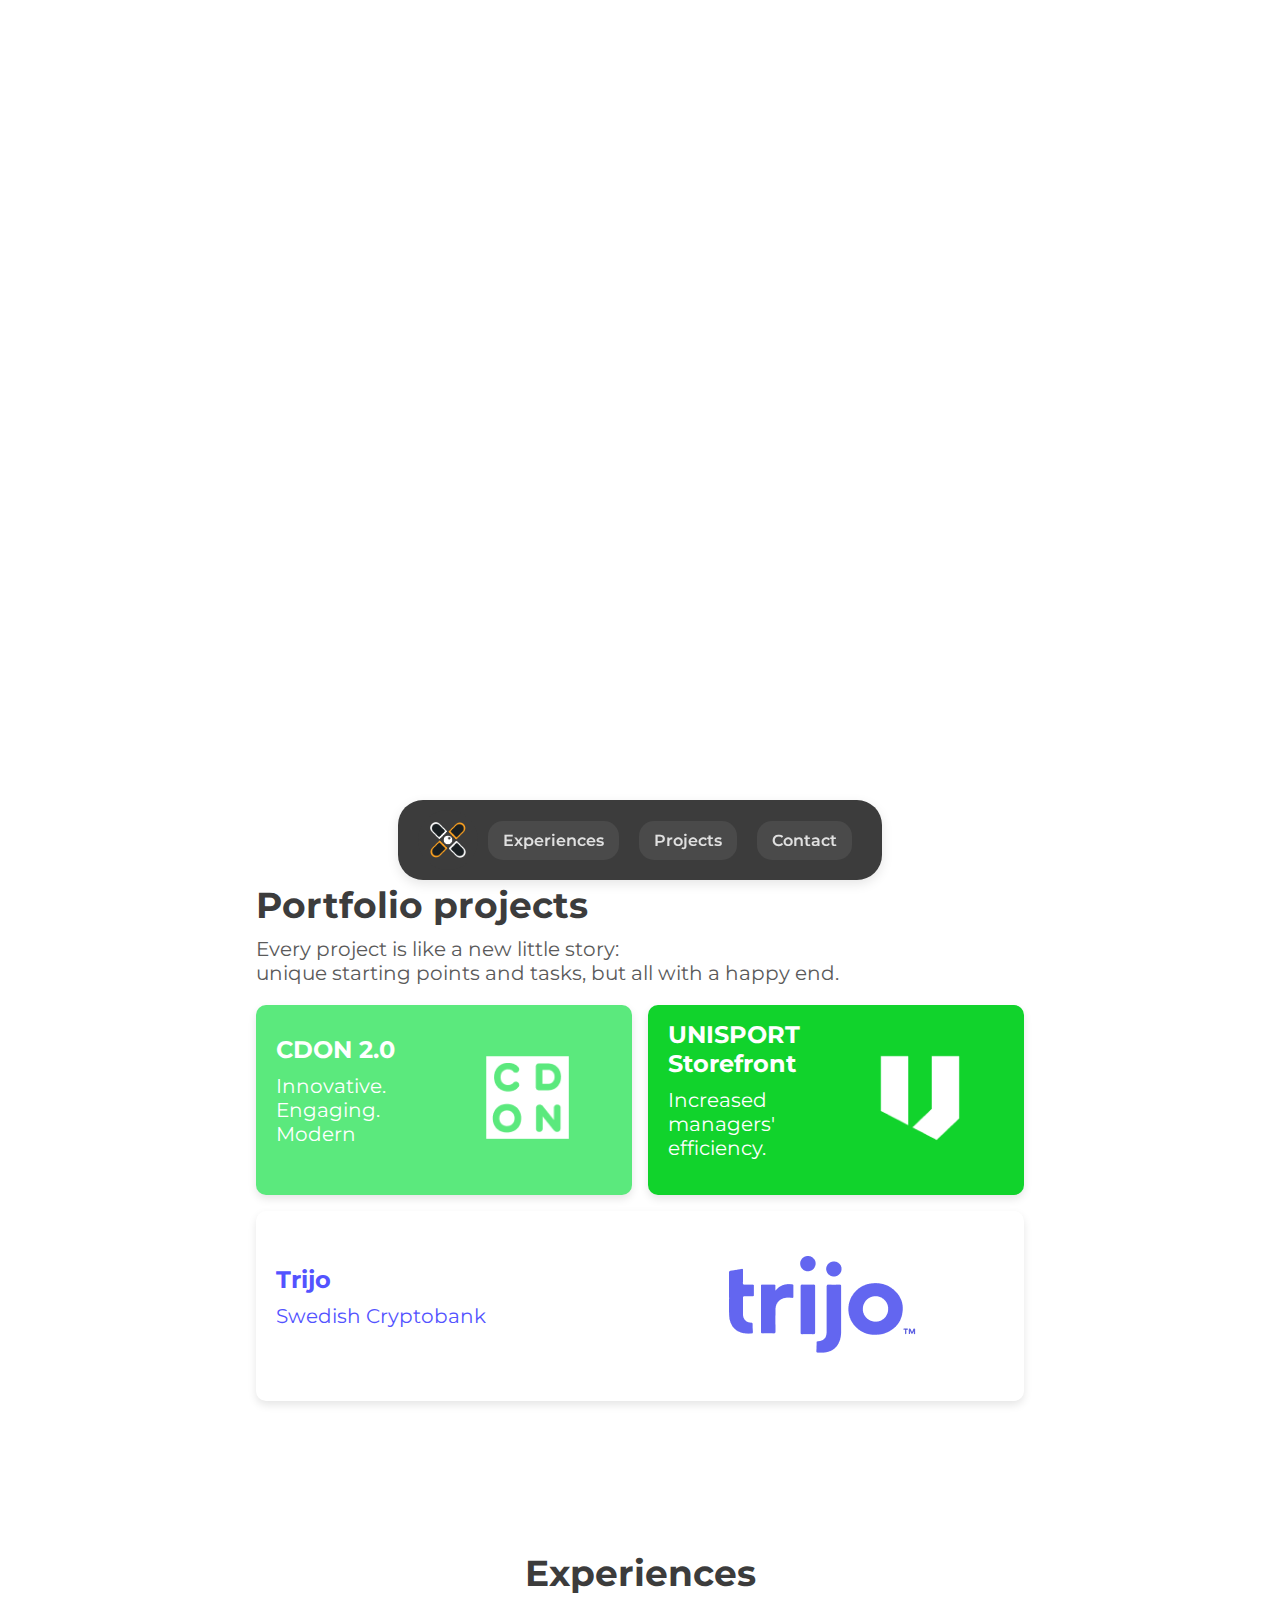
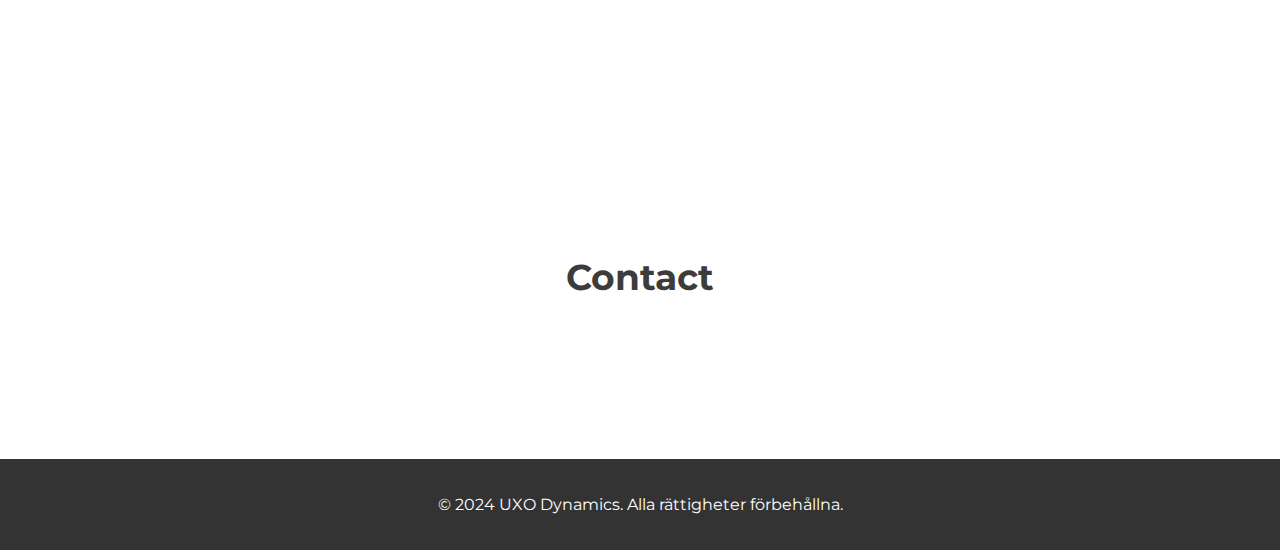
==== commit cd668596: "Update index.html" ====
--- a/index.html
+++ b/index.html
@@ -45,46 +45,46 @@
     </section>
     
     <section id="latest-projects">
-        <div class="content">
-            <h2>Portfolio projects</h2>
-            <p>Every project is like a new little story:<br>unique starting points and tasks, but all with a happy end.</p>
-            <div class="project-grid">
-                <div class="project-box project-color1 text-color-black">
-                    <div class="project-content">
-                        <div class="project-text">
-                            <h3>CDON 2.0 </h3>
-                            <p>Innovative. Engaging. Modern </p>
-                        </div>
-                        <div class="project-logo">
-                            <img src="cdonlogo.png" alt="CDON Logo">
-                        </div>
+    <div class="content">
+        <h2>Portfolio projects</h2>
+        <p>Every project is like a new little story:<br>unique starting points and tasks, but all with a happy end.</p>
+        <div class="project-grid">
+            <div class="project-box project-color1">
+                <div class="project-content">
+                    <div class="project-text">
+                        <h3 class="title-color-red">CDON 2.0 </h3>
+                        <p class="text-color-black">Innovative. Engaging. Modern </p>
+                    </div>
+                    <div class="project-logo">
+                        <img src="cdonlogo.png" alt="CDON Logo">
                     </div>
                 </div>
-                <div class="project-box project-color2 text-color-white">
-                    <div class="project-content">
-                        <div class="project-text">
-                            <h3>UNISPORT Storefront</h3>
-                            <p>Increased managers' efficiency.</p>
-                        </div>
-                        <div class="project-logo">
-                            <img src="unisportlogo.png" alt="UNISPORT Logo">
-                        </div>
+            </div>
+            <div class="project-box project-color2">
+                <div class="project-content">
+                    <div class="project-text">
+                        <h3 class="title-color-green">UNISPORT Storefront</h3>
+                        <p class="text-color-white">Increased managers' efficiency.</p>
+                    </div>
+                    <div class="project-logo">
+                        <img src="unisportlogo.png" alt="UNISPORT Logo">
                     </div>
                 </div>
-                <div class="project-box project-color3 text-color-yellow">
-                    <div class="project-content">
-                        <div class="project-text">
-                            <h3>Trijo</h3>
-                            <p>Swedish Cryptobank</p>
-                        </div>
-                        <div class="project-logo">
-                            <img src="tirjo.png" alt="Trijo Logo">
-                        </div>
+            </div>
+            <div class="project-box project-color3">
+                <div class="project-content">
+                    <div class="project-text">
+                        <h3 class="title-color-blue">Trijo</h3>
+                        <p class="text-color-yellow">Swedish Cryptobank</p>
+                    </div>
+                    <div class="project-logo">
+                        <img src="tirjo.png" alt="Trijo Logo">
                     </div>
                 </div>
             </div>
         </div>
-    </section>
+    </div>
+</section>
     
     <section id="experiences">
         <div class="content">
--- a/styles.css
+++ b/styles.css
@@ -675,3 +675,30 @@
         display: none;
     }
 }
+
+
+/* Custom text color classes for project cards */
+.project-box p.text-color-black {
+    color: #ffffff !important;
+}
+
+.project-box p.text-color-white {
+    color: #ffffff !important;
+}
+
+.project-box p.text-color-yellow {
+    color: #5353ff !important;
+}
+
+/* Custom title color classes for project cards */
+.project-box h3.title-color-red {
+    color: #ffffff !important;
+}
+
+.project-box h3.title-color-green {
+    color: #ffffff !important;
+}
+
+.project-box h3.title-color-blue {
+    color: #5353ff !important;
+}
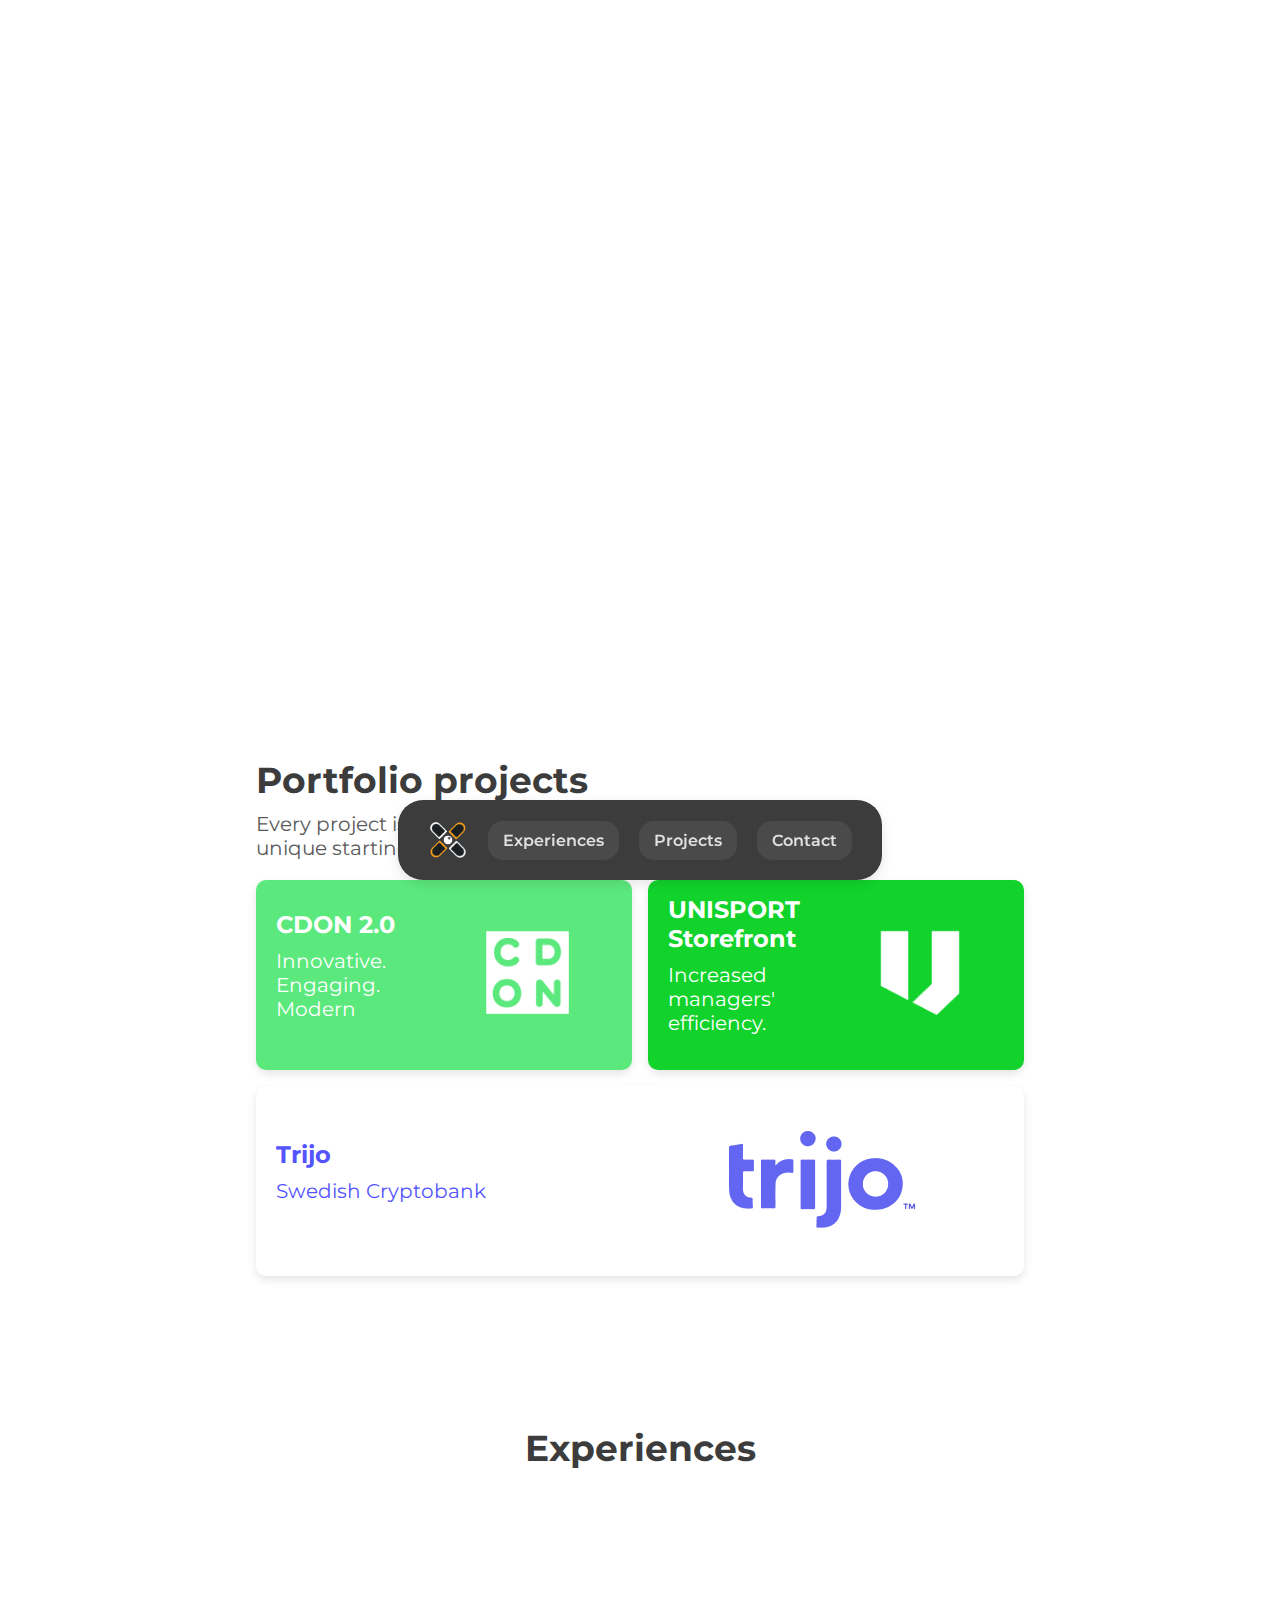
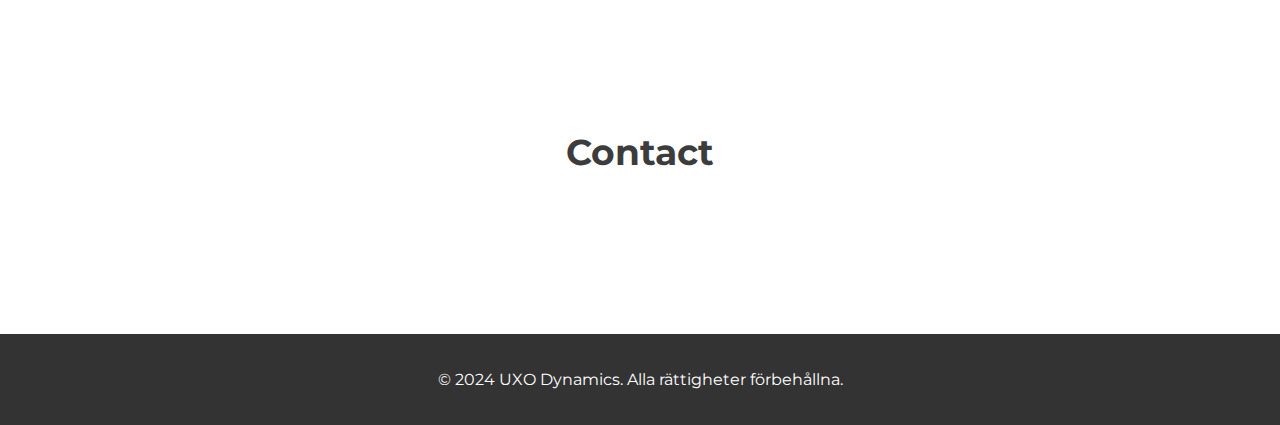
==== commit dc24c787: "POTNUS TVINGADE MIG" ====
--- a/index.html
+++ b/index.html
@@ -21,9 +21,8 @@
                 <source src="test.mp4" type="video/mp4">
                 Your browser does not support the video tag.
             </video>
-<h1 class="fade-in" style="font-size: 40px;">👋</h1>
             <div class="intro-text">
-                <h1 class="fade-in">Hi, I'm Anton — Digital Experience Manager</h1>
+                <h1 class="fade-in">Hi, I'm Anton 👋</h1>
                 <p class="intro-subtext fade-in-delay">
                     I enjoy creating products from scratch and improving existing ones. In simple terms <br> I design 
                    <span class="changing-text">web platforms</span> 
@@ -45,46 +44,46 @@
     </section>
     
     <section id="latest-projects">
-    <div class="content">
-        <h2>Portfolio projects</h2>
-        <p>Every project is like a new little story:<br>unique starting points and tasks, but all with a happy end.</p>
-        <div class="project-grid">
-            <div class="project-box project-color1">
-                <div class="project-content">
-                    <div class="project-text">
-                        <h3 class="title-color-red">CDON 2.0 </h3>
-                        <p class="text-color-black">Innovative. Engaging. Modern </p>
-                    </div>
-                    <div class="project-logo">
-                        <img src="cdonlogo.png" alt="CDON Logo">
+        <div class="content">
+            <h2>Portfolio projects</h2>
+            <p>Every project is like a new little story:<br>unique starting points and tasks, but all with a happy end.</p>
+            <div class="project-grid">
+                <div class="project-box project-color1" onclick="location.href='project1.html';">
+                    <div class="project-content">
+                        <div class="project-text">
+                            <h3 class="title-color-red">CDON 2.0</h3>
+                            <p class="text-color-black">Innovative. Engaging. Modern</p>
+                        </div>
+                        <div class="project-logo">
+                            <img src="cdonlogo.png" alt="CDON Logo">
+                        </div>
                     </div>
                 </div>
-            </div>
-            <div class="project-box project-color2">
-                <div class="project-content">
-                    <div class="project-text">
-                        <h3 class="title-color-green">UNISPORT Storefront</h3>
-                        <p class="text-color-white">Increased managers' efficiency.</p>
-                    </div>
-                    <div class="project-logo">
-                        <img src="unisportlogo.png" alt="UNISPORT Logo">
+                <div class="project-box project-color2" onclick="location.href='project2.html';">
+                    <div class="project-content">
+                        <div class="project-text">
+                            <h3 class="title-color-green">UNISPORT Storefront</h3>
+                            <p class="text-color-white">Increased managers' efficiency.</p>
+                        </div>
+                        <div class="project-logo">
+                            <img src="unisportlogo.png" alt="UNISPORT Logo">
+                        </div>
                     </div>
                 </div>
-            </div>
-            <div class="project-box project-color3">
-                <div class="project-content">
-                    <div class="project-text">
-                        <h3 class="title-color-blue">Trijo</h3>
-                        <p class="text-color-yellow">Swedish Cryptobank</p>
-                    </div>
-                    <div class="project-logo">
-                        <img src="tirjo.png" alt="Trijo Logo">
+                <div class="project-box project-color3" onclick="location.href='project3.html';">
+                    <div class="project-content">
+                        <div class="project-text">
+                            <h3 class="title-color-blue">Trijo</h3>
+                            <p class="text-color-yellow">Swedish Cryptobank</p>
+                        </div>
+                        <div class="project-logo">
+                            <img src="trijo.png" alt="Trijo Logo">
+                        </div>
                     </div>
                 </div>
             </div>
         </div>
-    </div>
-</section>
+    </section>
     
     <section id="experiences">
         <div class="content">
--- a/styles.css
+++ b/styles.css
@@ -205,6 +205,7 @@
     font-size: 32px;
     font-weight: 400; /* Changed to regular */
     margin-bottom: 20px;
+    margin-top: 0px;
     color: #737373; /* Changed color */
 }
 
@@ -318,6 +319,7 @@
     text-align: center;
     overflow: hidden;
     height: 150px;
+    cursor: pointer; /* Add this line */
 }
 
 .project-content {
@@ -701,4 +703,4 @@
 
 .project-box h3.title-color-blue {
     color: #5353ff !important;
-}
+}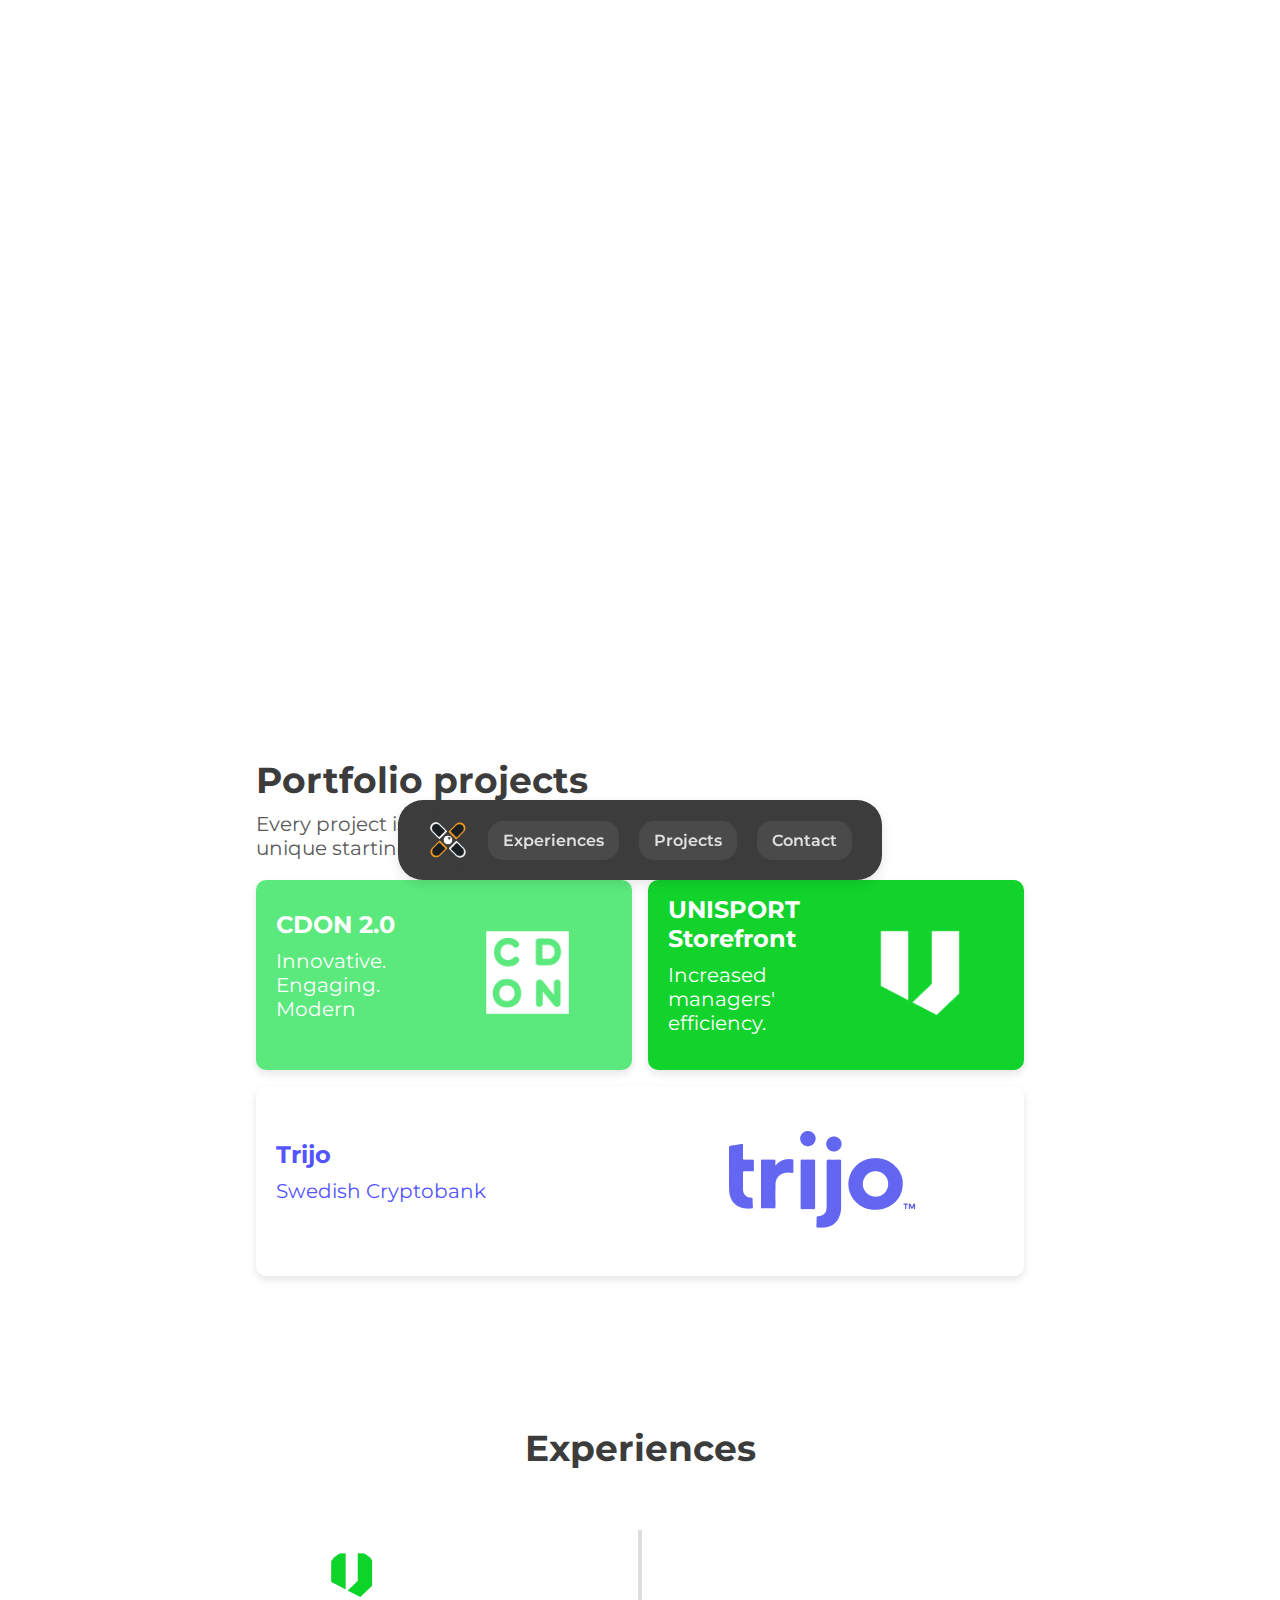
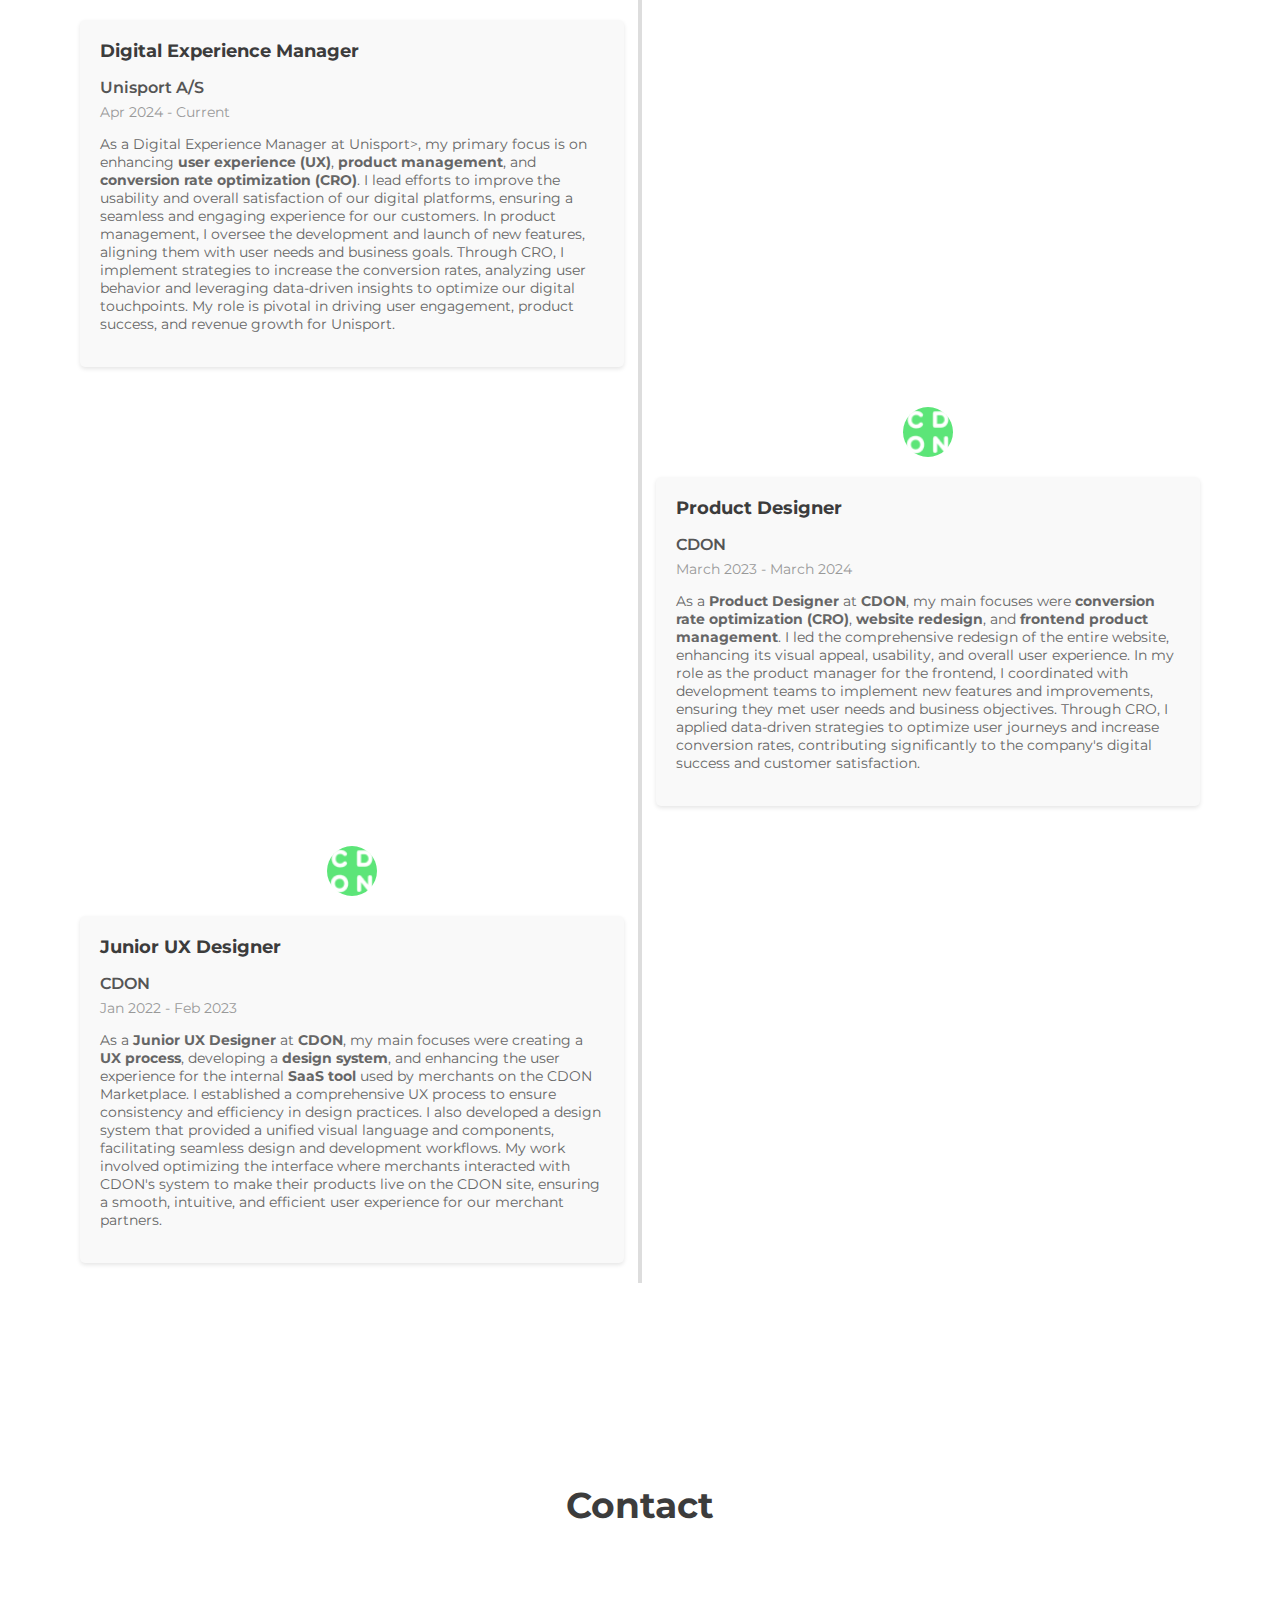
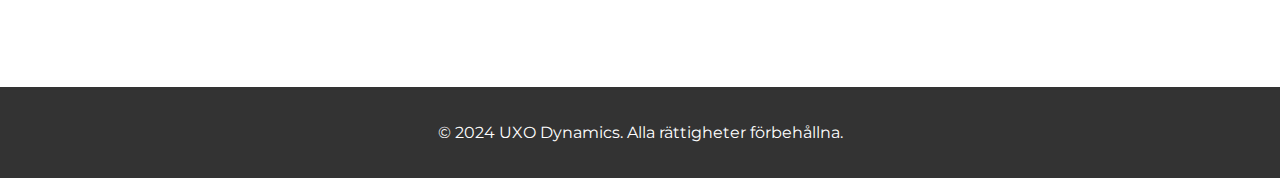
==== commit 6b4b9468: "test" ====
--- a/index.html
+++ b/index.html
@@ -33,6 +33,7 @@
                         <span class="dot"></span>
                         <span>Open for opportunities</span>
                     </div>
+                    
                 </div>
             </div>
         </div>
@@ -85,12 +86,56 @@
         </div>
     </section>
     
-    <section id="experiences">
-        <div class="content">
-            <h2>Experiences</h2>
-            <!-- Add your experiences content here -->
+   <section id="experiences">
+    <div class="content">
+        <h2>Experiences</h2>
+        <div class="timeline">
+            <div class="timeline-item">
+                <div class="timeline-logo">
+                    <img src="unisportlogogreen.png" alt="CDON Logo">
+                </div>
+                <div class="timeline-content">
+                    <h3 class="timeline-role">Digital Experience Manager</h3>
+                    <p class="timeline-company">Unisport A/S</p>
+                    <span class="timeline-date">Apr 2024 - Current</span>
+                    <p class="timeline-description">
+                        As a Digital Experience Manager at Unisport>, my primary focus is on enhancing <strong>user experience (UX)</strong>, <strong>product management</strong>, and <strong>conversion rate optimization (CRO)</strong>. I lead efforts to improve the usability and overall satisfaction of our digital platforms, ensuring a seamless and engaging experience for our customers. In product management, I oversee the development and launch of new features, aligning them with user needs and business goals. Through CRO, I implement strategies to increase the conversion rates, analyzing user behavior and leveraging data-driven insights to optimize our digital touchpoints. My role is pivotal in driving user engagement, product success, and revenue growth for Unisport.
+
+                    </p>
+                </div>
+            </div>
+            <div class="timeline-item">
+                <div class="timeline-logo">
+                    <img src="cdonlogogreen.png" alt="CDON">
+                </div>
+                <div class="timeline-content">
+                    <h3 class="timeline-role">Product Designer</h3>
+                    <p class="timeline-company">CDON</p>
+                    <span class="timeline-date">March 2023 - March 2024</span>
+                    <p class="timeline-description">
+                        As a <strong>Product Designer</strong> at <strong>CDON</strong>, my main focuses were <strong>conversion rate optimization (CRO)</strong>, <strong>website redesign</strong>, and <strong>frontend product management</strong>. I led the comprehensive redesign of the entire website, enhancing its visual appeal, usability, and overall user experience. In my role as the product manager for the frontend, I coordinated with development teams to implement new features and improvements, ensuring they met user needs and business objectives. Through CRO, I applied data-driven strategies to optimize user journeys and increase conversion rates, contributing significantly to the company's digital success and customer satisfaction.
+
+                    </p>
+                </div>
+            </div>
+            <div class="timeline-item">
+                <div class="timeline-logo">
+                    <img src="cdonlogogreen.png" alt="CDON Logo">
+                </div>
+                <div class="timeline-content">
+                    <h3 class="timeline-role">Junior UX Designer</h3>
+                    <p class="timeline-company">CDON</p>
+                    <span class="timeline-date">Jan 2022 - Feb 2023</span>
+                    <p class="timeline-description">
+                       As a <strong>Junior UX Designer</strong> at <strong>CDON</strong>, my main focuses were creating a <strong>UX process</strong>, developing a <strong>design system</strong>, and enhancing the user experience for the internal <strong>SaaS tool</strong> used by merchants on the CDON Marketplace. I established a comprehensive UX process to ensure consistency and efficiency in design practices. I also developed a design system that provided a unified visual language and components, facilitating seamless design and development workflows. My work involved optimizing the interface where merchants interacted with CDON's system to make their products live on the CDON site, ensuring a smooth, intuitive, and efficient user experience for our merchant partners.
+
+                    </p>
+                </div>
+            </div>
         </div>
-    </section>
+    </div>
+</section>
+
     
     <section id="contact">
         <div class="content">
--- a/styles.css
+++ b/styles.css
@@ -22,6 +22,103 @@
 ul {
     list-style: none;
     padding: 0;
+}
+
+/* Timeline styles */
+.timeline {
+    display: flex;
+    flex-direction: column;
+    position: relative;
+    margin-top: 40px;
+}
+
+.timeline::before {
+    content: '';
+    position: absolute;
+    top: 0;
+    left: 50%;
+    transform: translateX(-50%);
+    height: 100%;
+    width: 4px;
+    background: #ddd;
+    z-index: -1;
+}
+
+.timeline-item {
+    display: flex;
+    flex-direction: column;
+    align-items: center;
+    position: relative;
+    margin: 20px 0;
+    width: calc(50% - 16px); /* Adjust width to provide space */
+}
+
+.timeline-item:nth-child(odd) {
+    align-self: flex-start;
+    margin-right: 16px; /* Add margin to the right */
+}
+
+.timeline-item:nth-child(even) {
+    align-self: flex-end;
+    margin-left: 16px; /* Add margin to the left */
+}
+
+.timeline-item::before {
+    content: '';
+    position: absolute;
+    top: 50%;
+    left: calc(50% - 6px);
+    transform: translateX(-50%);
+    width: 12px;
+    height: 12px;
+    border-radius: 50%;
+    background: transparent; /* Make the dot transparent */
+}
+
+.timeline-logo {
+    display: flex;
+    justify-content: center;
+    align-items: center;
+    margin-bottom: 20px;
+    position: relative;
+    z-index: 1;
+}
+
+.timeline-logo img {
+    width: 50px;
+    height: 50px;
+    border-radius: 50%;
+}
+
+.timeline-content {
+    background: #f9f9f9;
+    padding: 20px;
+    border-radius: 5px;
+    box-shadow: 0 2px 4px rgba(0, 0, 0, 0.1);
+}
+
+.timeline-role {
+    font-size: 18px;
+    font-weight: bold;
+    margin-bottom: 10px;
+}
+
+.timeline-company {
+    font-size: 16px;
+    font-weight: 600;
+    color: #555;
+    margin-bottom: 5px;
+}
+
+.timeline-date {
+    font-size: 14px;
+    color: #999;
+    margin-bottom: 10px;
+}
+
+.timeline-description {
+    font-size: 14px;
+    color: #666;
 }
 
 /* Preloader styles */
@@ -703,4 +800,23 @@
 
 .project-box h3.title-color-blue {
     color: #5353ff !important;
+}
+/* Mobile styles */
+@media (max-width: 768px) {
+    .timeline::before {
+        left: 5%;
+    }
+
+    .timeline-item {
+        width: 90%;
+    }
+
+    .timeline-item:nth-child(odd), .timeline-item:nth-child(even) {
+        align-self: flex-start;
+    }
+
+    .timeline-item::before {
+        left: 0;
+        transform: translateX(0);
+    }
 }